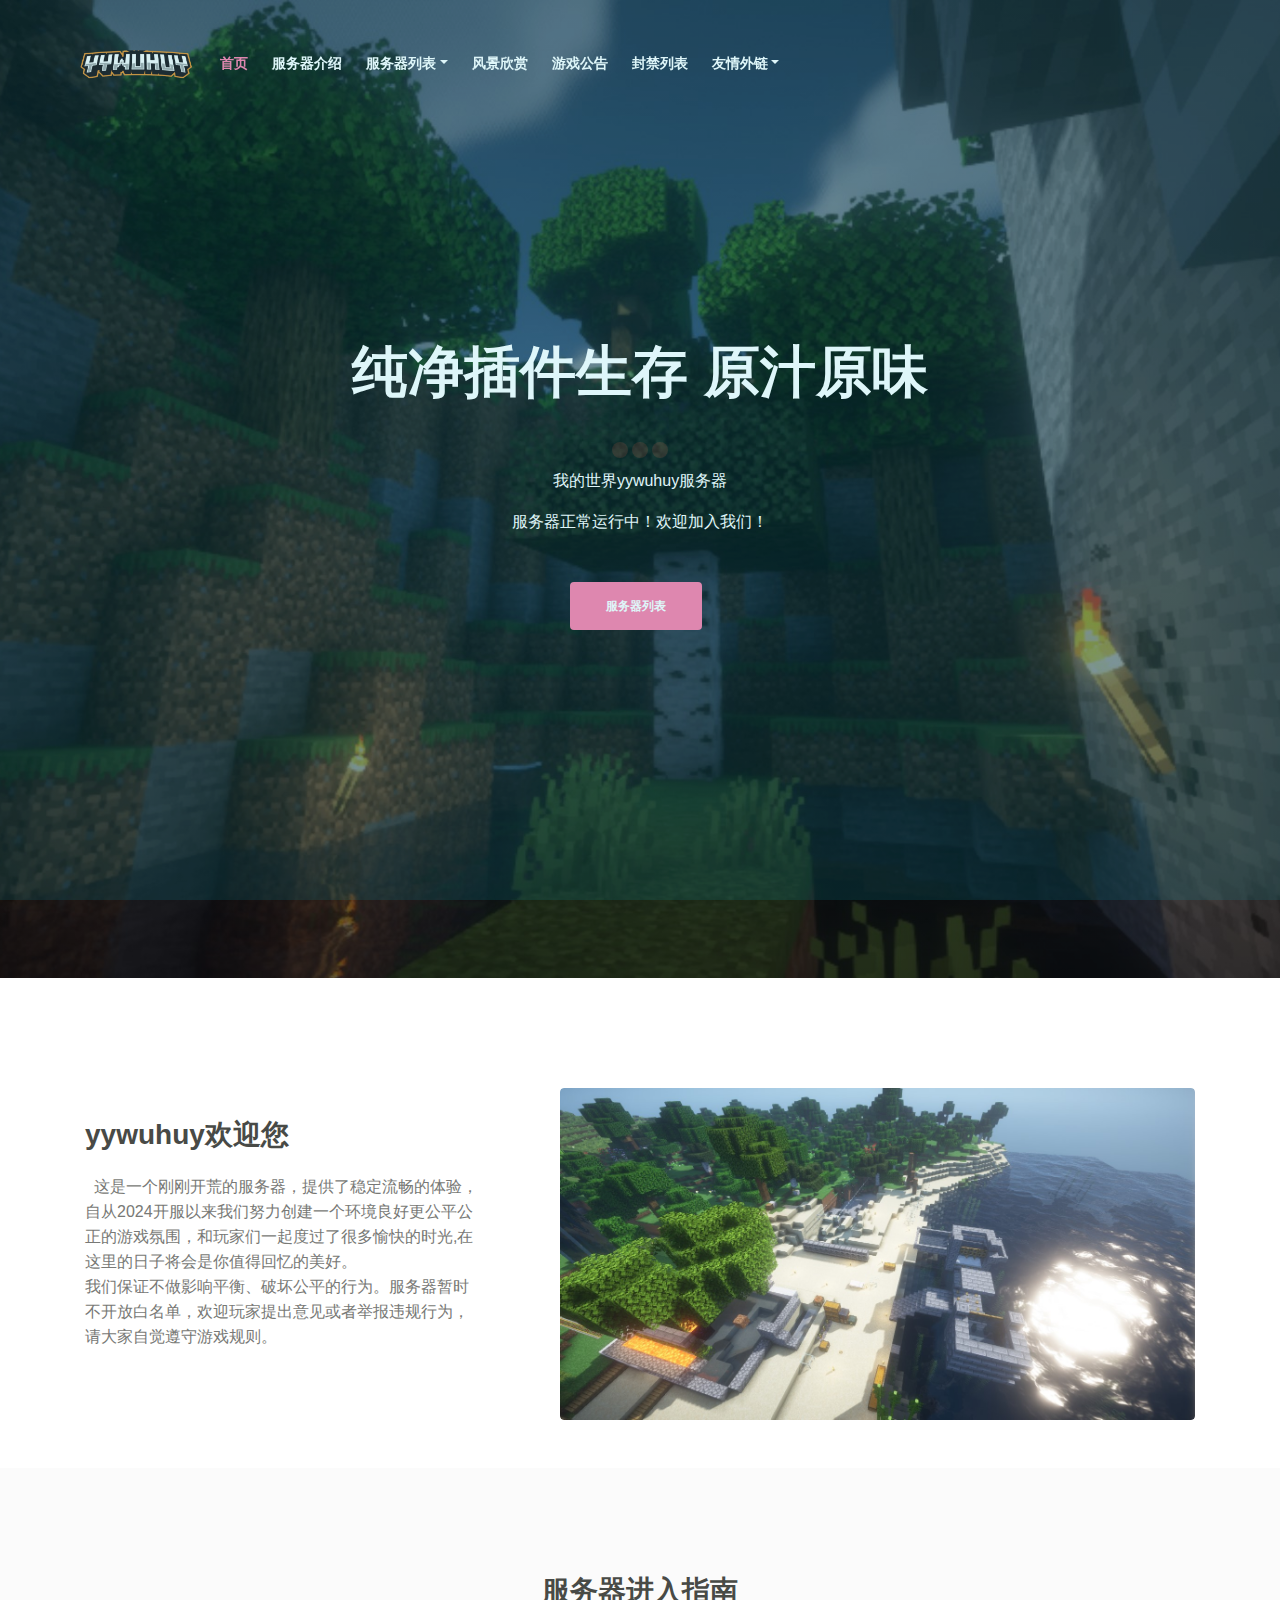
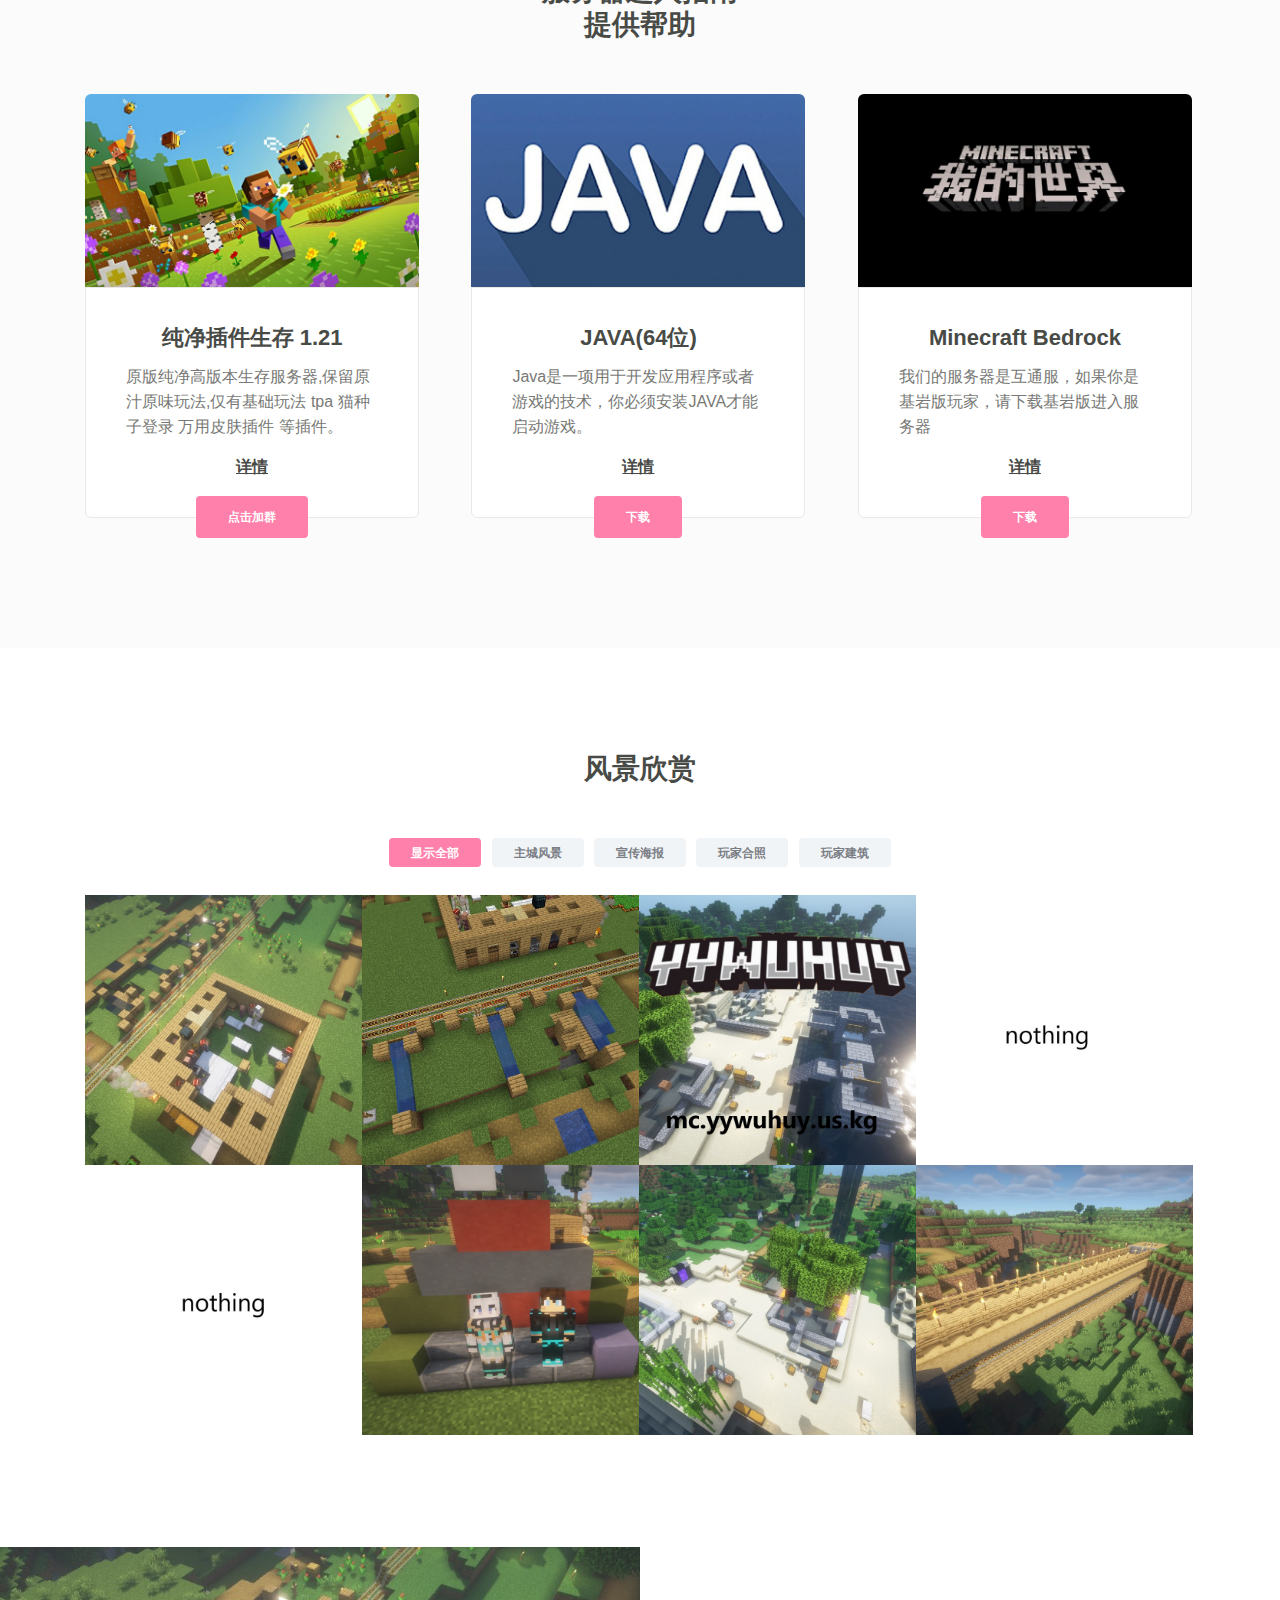
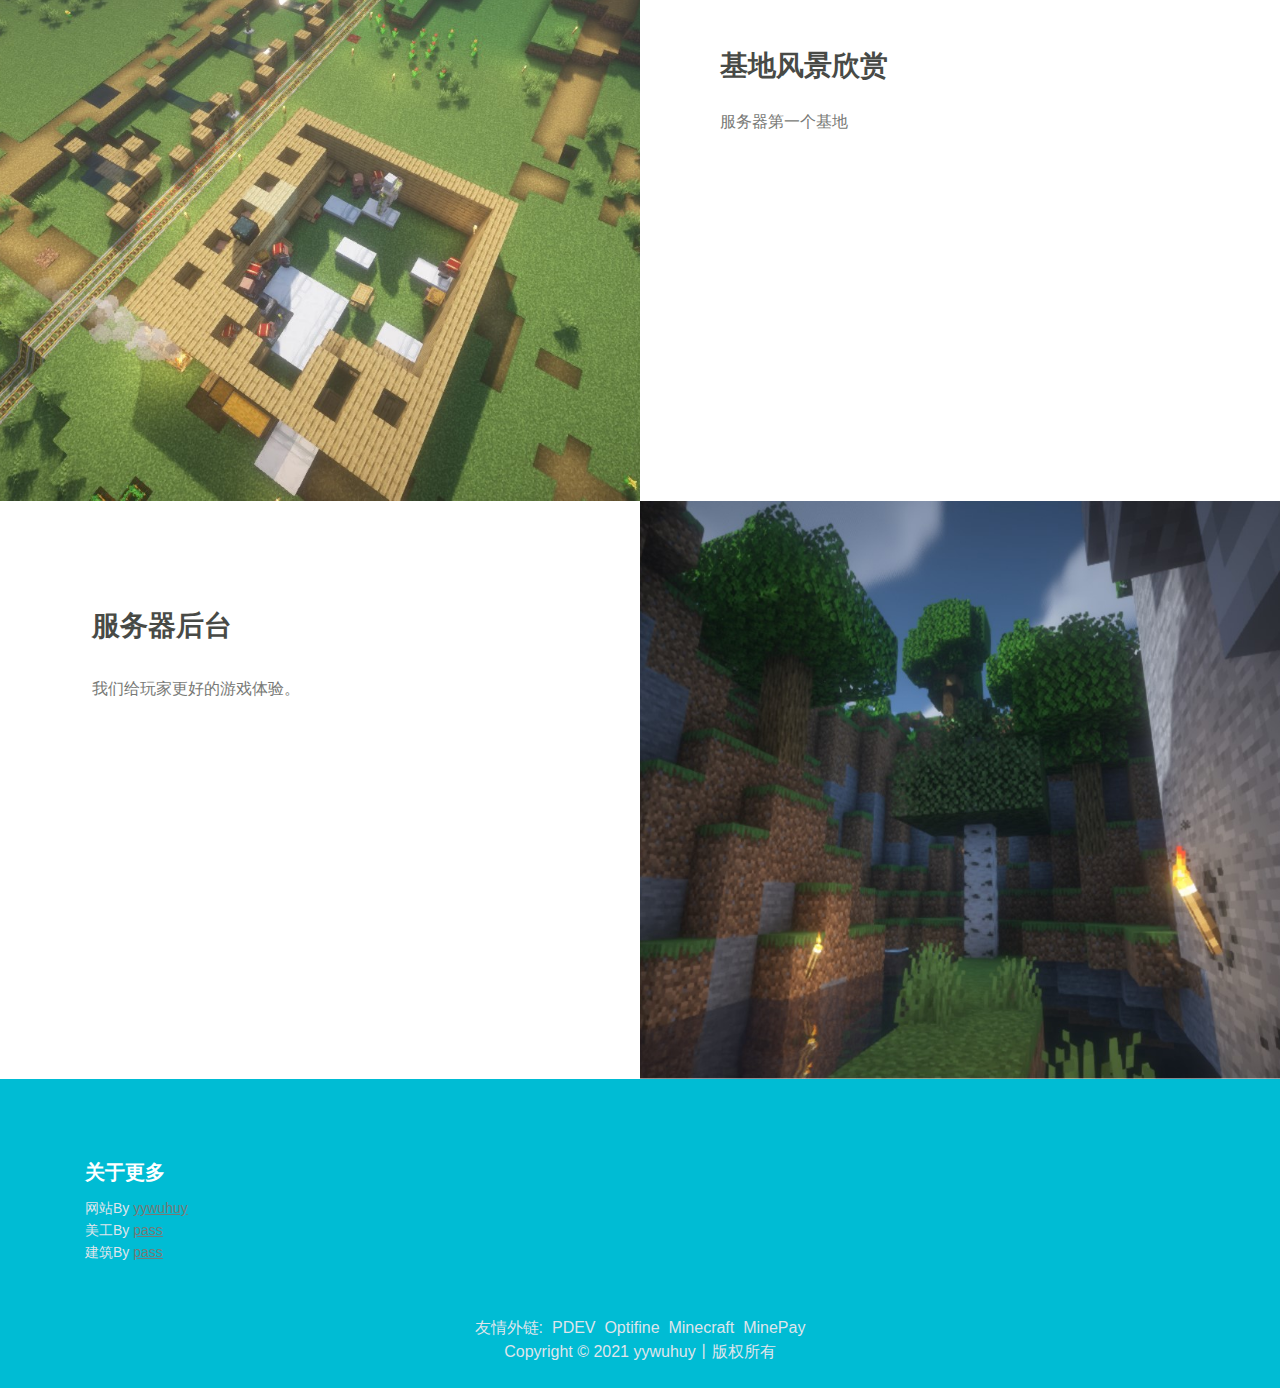
==== index.html @ 623f0aa1 "first commit" ====
<html lang="en">
<head>
    <meta charset="utf-8">
    <meta name="viewport" content="width=device-width, initial-scale=1, shrink-to-fit=no">
    <meta name="referrer" content="no-referrer">

    <!-- Website Title -->
    <title>yywuhuy-我的世界服务器(Minecraft)</title>
    
    <!-- Styles -->
    <link href="static/css/bootstrap.css" rel="stylesheet">
    <link href="static/css/magnific-popup.css" rel="stylesheet">
	<link href="static/css/styles.css" rel="stylesheet">
	
	<!-- Favicon  -->
    <link rel="icon" href="static\picture\a4VB1f.png">

<script async="" src='static/js/invisible.js'></script></head>
<body data-spy="scroll" data-target=".fixed-top">
    
    <!-- Preloader -->
	<div class="spinner-wrapper">
        <div class="spinner">
            <div class="bounce1"></div>
            <div class="bounce2"></div>
            <div class="bounce3"></div>
        </div>
    </div>
    <!-- end of preloader -->

    <!-- Navbar -->
    <nav class="navbar navbar-expand-md navbar-dark navbar-custom fixed-top">
        <!-- Text Logo - Use this if you don't have a graphic logo -->
        <!-- <a class="navbar-brand logo-text page-scroll" href="index.html">Aria</a> -->
               
        <!-- Image Logo -->
        <a class="navbar-brand logo-image" href=""><img src="static/picture/a4VI1f.png" alt="alternative"></a>

        <!-- Mobile Menu Toggle Button -->
        <button class="navbar-toggler" type="button" data-toggle="collapse" data-target="#navbarsExampleDefault" aria-controls="navbarsExampleDefault" aria-expanded="true" aria-label="Toggle navigation">
        <span class="navbar-toggler-awesome fas fa-bars"></span>
        <span class="navbar-toggler-awesome fas fa-times"></span>
        </button>
        <!-- end of mobile menu toggle button -->

        <div class="collapse navbar-collapse" id="navbarsExampleDefault">
            <ul class="navbar-nav">
                <li class="nav-item">
                    <a class="nav-link page-scroll" href="#header">首页 <span class="sr-only">(current)</span></a>
                </li>
                <li class="nav-item">
                    <a class="nav-link page-scroll" href="#info">服务器介绍</a>
                </li>
                <li class="nav-item dropdown">
                    <a class="nav-link dropdown-toggle page-scroll" href="#list" id="navbarDropdown" role="button" aria-haspopup="true" aria-expanded="false">服务器列表</a>
                    <div class="dropdown-menu" aria-labelledby="navbarDropdown">
                        <a class="dropdown-item" href="spigotserver.html"><span class="item-text">纯净插件生存1.21</span></a>
                        <div class="dropdown-items-divide-hr"></div>
                    </div>
                </li>
                <li class="nav-item">
                    <a class="nav-link page-scroll" href="#picture">风景欣赏</a>
                </li>
                <li class="nav-item">
                    <a class="nav-link page-scroll" href="news.html">游戏公告</a>
                </li>
                <li class="nav-item">
                    <a class="nav-link page-scroll" onclick="window.open('https://view.officeapps.live.com/op/view.aspx?src=www.ranmc.cn/banlist.xlsx')">封禁列表</a>
               </li>
               <li class="nav-item dropdown">
                    <a class="nav-link dropdown-toggle page-scroll" id="navbarDropdown" role="button" aria-haspopup="true" aria-expanded="false">友情外链</a>
                    <div class="dropdown-menu" aria-labelledby="navbarDropdown">
                        <a class="dropdown-item" href="https://www.minebbs.com"><span class="item-text">MineBBS</span></a>
                    	<div class="dropdown-items-divide-hr"></div>
                        <a class="dropdown-item" href="https://mcneo.cn"><span class="item-text">光影</span></a>
						<div class="dropdown-items-divide-hr"></div>
                        <a class="dropdown-item" href="https://www.minecraft.net"><span class="item-text">Minecraft</span></a>
                        <div class="dropdown-items-divide-hr"></div>
                        <a class="dropdown-item" href="https://zh.minecraft.wiki"><span class="item-text">Minecraft wiki</span></a>
                    </div>
               </li>
            </ul>
        </div>
    </nav> <!-- end of navbar -->
    <!-- end of navbar -->
    <!-- Header -->
    <header id="header" class="header">
        <div class="header-content">
            <div class="container">
                <div class="row">
                    <div class="col-lg-12">
                        <div class="text-container">
                            <h1>纯净插件生存 <span id="js-rotating"> 原汁原味, 友好社区, 流畅体验, 结识伙伴</span></h1>
                            <p style="color:white;margin-top:4rem">我的世界yywuhuy服务器</p>
                            <p style="color:white;margin-bottom:3rem">服务器正常运行中！欢迎加入我们！</p>
                            <a class="btn-solid-lg page-scroll" href="#list" target="_blank">服务器列表</a>
                        </div>
                    </div> <!-- end of col -->
                </div> <!-- end of row -->
            </div> <!-- end of container -->
        </div> <!-- end of header-content -->
    </header> <!-- end of header -->
    <!-- end of header -->


    <!-- Intro -->
    <div id="info" class="basic-1">
        <div class="container">
            <div class="row">
                <div class="col-lg-5">
                    <div class="text-container">
                        <h2>yywuhuy欢迎您</h2>
                        <p>&nbsp;&nbsp;这是一个刚刚开荒的服务器，提供了稳定流畅的体验，自从2024开服以来我们努力创建一个环境良好更公平公正的游戏氛围，和玩家们一起度过了很多愉快的时光,在这里的日子将会是你值得回忆的美好。<br>我们保证不做影响平衡、破坏公平的行为。服务器暂时不开放白名单，欢迎玩家提出意见或者举报违规行为，请大家自觉遵守游戏规则。</p>
                        <p class="testimonial-text" id="poem-text"></p>
                        <font color="#484a46"><p id="poem-author" style="font-weight: bold"></p></font>
                    </div> <!-- end of text-container -->
                </div> <!-- end of col -->
                <div class="col-lg-7">
                    <div class="image-container">
                        <img class="img-fluid" src="static/picture/a4Vyng.jpg" alt="alternative">
                    </div> <!-- end of image-container -->
                </div> <!-- end of col -->
            </div> <!-- end of row -->
        </div> <!-- end of container -->
    </div> <!-- end of basic-1 -->
    <!-- end of intro -->
    
    <!-- Services -->
    <div id="list" class="cards-2">
        <div class="container">
            <div class="row">
                <div class="col-lg-12">
                    <h2>服务器进入指南<br> 提供帮助</h2>
                </div> <!-- end of col -->
            </div> <!-- end of row -->
            <div class="row">
                <div class="col-lg-12">
                    
                    <!-- Card -->
                    <div class="card">
                        <div class="card-image">
                            <img class="img-fluid" src="static/picture/a4VLNR.jpg" alt="alternative">
                        </div>
                        <div class="card-body">
                            <h3 class="card-title">纯净插件生存 1.21</h3>
                            <p>原版纯净高版本生存服务器,保留原汁原味玩法,仅有基础玩法 tpa 猫种子登录 万用皮肤插件 等插件。</p>
                            <p class="price"><a style="color:#484a46" href="spigotserver.html">详情</a></p>
                        </div>
                        <div class="button-container">
                            <a class="btn-solid-reg page-scroll" href="javascript:;" target="_blank">点击加群</a>
                        </div> <!-- end of button-container -->
                    </div>
                    <!-- end of card -->

                    <!-- Card -->
                    <div class="card">
                        <div class="card-image">
                            <img class="img-fluid" src="static/picture/a4VqE9.jpg" alt="alternative">
                        </div>
                        <div class="card-body">
                            <h3 class="card-title">JAVA(64位)</h3>
                            <p>Java是一项用于开发应用程序或者游戏的技术，你必须安装JAVA才能启动游戏。</p>
                            <p class="price"><a class="price" href="https://zh.minecraft.wiki/w/Java%E7%89%88?variant=zh-cn" target="_blank">详情</a></p>
                        </div>
                        <div class="button-container">
                        	<a class="btn-solid-reg page-scroll" href="https://download.oracle.com/java/21/latest/jdk-21_windows-x64_bin.exe" target="_blank">下载</a>
                            <!-- <a class="btn-solid-reg page-scroll" href="https://download.mcbbs.net/java/jre_x64.exe" target="_blank">下载</a> -->
                        </div> <!-- end of button-container -->
                    </div>
                    <!-- end of card -->
                    
                    <!-- Card -->
                    <div class="card">
                        <div class="card-image">
                            <img class="img-fluid" src="static/picture/Sidha3.png" alt="alternative">
                        </div>
                        <div class="card-body">
                            <h3 class="card-title">Minecraft Bedrock</h3>
                            <p>我们的服务器是互通服，如果你是基岩版玩家，请下载基岩版进入服务器</p>
                            <p class="price"><a class="price" href="https://zh.minecraft.wiki/w/%E5%9F%BA%E5%B2%A9%E7%89%881.21.31" target="_blank">详情</a></p>
                        </div>
                        <div class="button-container">
                        	<a class="btn-solid-reg page-scroll" href="https://mc.minebbs.com/">下载</a>
                            <!-- <a class="btn-solid-reg page-scroll" href="https://download.mcbbs.net/java/jre_x64.exe" target="_blank">下载</a> -->
                        </div> <!-- end of button-container -->
                    </div>
                    <!-- end of card -->

                </div> <!-- end of col -->
            </div> <!-- end of row -->
        </div> <!-- end of container -->
    </div> <!-- end of cards-2 -->
    <!-- end of services -->
    
        <!-- Projects -->
	<div id="picture" class="filter">
		<div class="container">
            <div class="row">
                <div class="col-lg-12">
                    <h2>风景欣赏</h2>
                </div> <!-- end of col -->
            </div> <!-- end of row -->
            <div class="row">
                <div class="col-lg-12">
                    <!-- Filter -->
                    <div class="button-group filters-button-group">
                        <a class="button is-checked" data-filter="*"><span>显示全部</span></a>
                        <a class="button" data-filter=".design"><span>主城风景</span></a>
                        <a class="button" data-filter=".development"><span>宣传海报</span></a>
                        <a class="button" data-filter=".marketing"><span>玩家合照</span></a>
                        <a class="button" data-filter=".seo"><span>玩家建筑</span></a>
                    </div> <!-- end of button group -->
                    <div class="grid">
                        <div class="element-item design">
                            <a class="popup-with-move-anim" href="#project-1"><div class="element-item-overlay"><span>基地风景1</span></div><img src="static/picture/a4V43V.jpg" alt="alternative"></a>
                        </div>
                        <div class="element-item design">
                            <a class="popup-with-move-anim" href="#project-2"><div class="element-item-overlay"><span>基地风景2</span></div><img src="static/picture/a4VWhq.jpg" alt="alternative"></a>
                        </div>
                        <div class="element-item development">
                            <a class="popup-with-move-anim" href="#project-3"><div class="element-item-overlay"><span>宣传海报</span></div><img src="static/picture/WcR2x1.jpg" alt="alternative"></a>
                        </div>
                        <div class="element-item marketing">
                            <a class="popup-with-move-anim" href="#project-4"><div class="element-item-overlay"><span>nothing</span></div><img src="static/picture/do0xc8.jpg" alt="alternative"></a>
                        </div>
                        <div class="element-item marketing">
                            <a class="popup-with-move-anim" href="#project-5"><div class="element-item-overlay"><span>玩家合照</span></div><img src="static/picture/a4V7B4.jpg" alt="alternative"></a>
                        </div>
                        <div class="element-item marketing">
                            <a class="popup-with-move-anim" href="#project-7"><div class="element-item-overlay"><span>双人合照</span></div><img src="static/picture/a4VTuF.jpg" alt="alternative"></a>
                        </div>
                        <div class="element-item seo">
                            <a class="popup-with-move-anim" href="#project-6"><div class="element-item-overlay"><span>玩家生电装置</span></div><img src="static/picture/do0j9P.jpg" alt="alternative"></a>
                        </div>
                        <div class="element-item seo">
                            <a class="popup-with-move-anim" href="#project-8"><div class="element-item-overlay"><span>基地建筑</span></div><img src="static/picture/a4VHHJ.jpg" alt="alternative"></a>
                        </div>
                    </div> <!-- end of grid -->
                    <!-- end of filter -->
                    
                </div> <!-- end of col -->
            </div> <!-- end of row -->
		</div> <!-- end of container -->
    </div> <!-- end of filter -->
    <!-- end of projects -->


    <!-- Project Lightboxes -->
    <!-- Lightbox -->
    <div id="project-1" class="lightbox-basic zoom-anim-dialog mfp-hide">
        <div class="row">
            <button title="Close (Esc)" type="button" class="mfp-close x-button">×</button>
            <div class="col-lg-8">
                <img class="img-fluid" src="static/picture/a4V43V.jpg" alt="alternative">
            </div> <!-- end of col -->
            <div class="col-lg-4">
                <h3>主城生电1</h3>
                <hr class="line-heading">
                <h6>图片介绍</h6>
                <p>主城一处生电</p>
                <a class="btn-outline-reg mfp-close as-button" href="#projects">返回</a> 
            </div> <!-- end of col -->
        </div> <!-- end of row -->
    </div> <!-- end of lightbox-basic -->
    <!-- end of lightbox -->

    <!-- Lightbox -->
    <div id="project-2" class="lightbox-basic zoom-anim-dialog mfp-hide">
        <div class="row">
            <button title="Close (Esc)" type="button" class="mfp-close x-button">×</button>
            <div class="col-lg-8">
                <img class="img-fluid" src="static/picture/a4VWhq.jpg" alt="alternative">
            </div> <!-- end of col -->
            <div class="col-lg-4">
                <h3>主城生电2</h3>
                <hr class="line-heading">
                <h6>图片介绍</h6>
                <p>主城一处生电</p>
                <a class="btn-outline-reg mfp-close as-button" href="#projects">返回</a> 
            </div> <!-- end of col -->
        </div> <!-- end of row -->
    </div> <!-- end of lightbox-basic -->
    <!-- end of lightbox -->

    <!-- Lightbox -->
    <div id="project-3" class="lightbox-basic zoom-anim-dialog mfp-hide">
        <div class="row">
            <button title="Close (Esc)" type="button" class="mfp-close x-button">×</button>
            <div class="col-lg-8">
                <img class="img-fluid" src="static/picture/WcR2x1.jpg" alt="alternative">
            </div> <!-- end of col -->
            <div class="col-lg-4">
                <h3>宣传海报</h3>
                <hr class="line-heading">
                <h6>图片介绍</h6>
                <p>服务器宣传海报</p>
                <a class="btn-outline-reg mfp-close as-button" href="#projects">返回</a> 
            </div> <!-- end of col -->
        </div> <!-- end of row -->
    </div> <!-- end of lightbox-basic -->
    <!-- end of lightbox -->

    <!-- Lightbox -->
    <div id="project-4" class="lightbox-basic zoom-anim-dialog mfp-hide">
        <div class="row">
            <button title="Close (Esc)" type="button" class="mfp-close x-button">×</button>
            <div class="col-lg-8">
                <img class="img-fluid" src="static/picture/do0xc8.jpg" alt="alternative">
            </div> <!-- end of col -->
            <div class="col-lg-4">
                <h3>nothing</h3>
                <hr class="line-heading">
                <h6>图片介绍</h6>
                <p>nothing</p>
                <a class="btn-outline-reg mfp-close as-button" href="#projects">返回</a> 
            </div> <!-- end of col -->
        </div> <!-- end of row -->
    </div> <!-- end of lightbox-basic -->
    <!-- end of lightbox -->

    <!-- Lightbox -->
    <div id="project-5" class="lightbox-basic zoom-anim-dialog mfp-hide">
        <div class="row">
            <button title="Close (Esc)" type="button" class="mfp-close x-button">×</button>
            <div class="col-lg-8">
                <img class="img-fluid" src="static/picture/a4V7B4.jpg" alt="alternative">
            </div> <!-- end of col -->
            <div class="col-lg-4">
                <h3>玩家合照</h3>
                <hr class="line-heading">
                <p>nothing。</p>
                <a class="btn-outline-reg mfp-close as-button" href="#projects">返回</a> 
            </div> <!-- end of col -->
        </div> <!-- end of row -->
    </div> <!-- end of lightbox-basic -->
    <!-- end of lightbox -->

    <!-- Lightbox -->
    <div id="project-6" class="lightbox-basic zoom-anim-dialog mfp-hide">
        <div class="row">
            <button title="Close (Esc)" type="button" class="mfp-close x-button">×</button>
            <div class="col-lg-8">
                <img class="img-fluid" src="static/picture/do0j9P.jpg" alt="alternative">
            </div> <!-- end of col -->
            <div class="col-lg-4">
                <h3>玩家生电装置</h3>
                <hr class="line-heading">
                <p>了不起的生电装置<br>By 111</p>
                <a class="btn-outline-reg mfp-close as-button" href="#projects">返回</a> 
            </div> <!-- end of col -->
        </div> <!-- end of row -->
    </div> <!-- end of lightbox-basic -->
    <!-- end of lightbox -->

    <!-- Lightbox -->
    <div id="project-7" class="lightbox-basic zoom-anim-dialog mfp-hide">
        <div class="row">
            <button title="Close (Esc)" type="button" class="mfp-close x-button">×</button>
            <div class="col-lg-8">
                <img class="img-fluid" src="static/picture/a4VTuF.jpg" alt="alternative">
            </div> <!-- end of col -->
            <div class="col-lg-4">
                <h3>两人合照</h3>
                <hr class="line-heading">
                <p>玩家PlayerRain（左），玩家yywuhuy（右）</p>
                <a class="btn-outline-reg mfp-close as-button" href="#projects">返回</a> 
                </div>
            </div> <!-- end of col -->
        </div> <!-- end of row -->
     <!-- end of lightbox-basic -->
    <!-- end of lightbox -->

    <!-- Lightbox -->
    <div id="project-8" class="lightbox-basic zoom-anim-dialog mfp-hide">
        <div class="row">
            <button title="Close (Esc)" type="button" class="mfp-close x-button">×</button>
            <div class="col-lg-8">
                <img class="img-fluid" src="static/picture/a4VHHJ.jpg" alt="alternative">
            </div> <!-- end of col -->
            <div class="col-lg-4">
                <h3>基地建筑</h3>
                <hr class="line-heading">
                <p>第一个基地建筑</p>
                <a class="btn-outline-reg mfp-close as-button" href="#projects">返回</a> 
            </div> <!-- end of col -->
        </div> <!-- end of row -->
    </div> <!-- end of lightbox-basic -->
    <!-- end of lightbox -->
    <!-- end of project lightboxes -->
    
    <!-- Details 1 -->
	<div class="accordion">
		<div class="area-1">
		</div><!-- end of area-1 on same line and no space between comments to eliminate margin white space --><div class="area-2">
            <!-- Accordion -->
            <div class="accordion-container" id="accordionOne">
                <h2>基地风景欣赏</h2>
                <p>服务器第一个基地<p>
            </p></div> <!-- end of accordion-container -->
            <!-- end of accordion -->

		</div> <!-- end of area-2 -->
    </div> <!-- end of accordion -->
    <!-- end of details 1 -->


    <!-- Details 2 -->
	<div class="tabs">
        <div class="area-1">
            <div class="tabs-container" style="margin-right: 100px">
                <!-- Accordion -->
                <h2>服务器后台</h2>
                <br>
                <p>我们给玩家更好的游戏体验。<p>
            </p></div> <!-- end of tabs-container -->
        </div><!-- end of area-1 on same line and no space between comments to eliminate margin white space --><div class="area-2"></div> <!-- end of area-2 -->
    </div> <!-- end of tabs -->
    <!-- end of details 2 -->


    <!-- Footer -->
    <div class="footer">
        <div class="container">
            <div class="row">
                <div class="col-md-6">
                    <div class="text-container about">
                        <h4>关于更多</h4>
                        <p style="color:#dfe5ec;margin-bottom:0rem">网站By <a target="_blank" href="javascript:;">yywuhuy</a></p>
                        <p style="color:#dfe5ec;margin-bottom:0rem">美工By <a href="javascript:;">pass</a></p>
                        <p style="color:#dfe5ec;margin-bottom:0rem">建筑By <a href="javascript:;">pass</a></p>
                    </div>
                </div>
            </div>
        </div>
    </div>

    <!-- Copyright -->
    <div class="copyright">
        <div class="container">
            <div class="row">
                <div class="col-lg-12">
                    <p style="color:#dfe5ec;margin-bottom:0rem"> 友情外链:&nbsp;&nbsp;<a target="_blank" href="javascript:;">PDEV</a>&nbsp;&nbsp;<a target="_blank" href="javascript:;">Optifine</a>&nbsp;&nbsp;<a target="_blank" href="javascript:;">Minecraft</a>&nbsp;&nbsp;<a target="_blank" href="javascript:;">MinePay</a></p>
                    <p class="p-small">Copyright &copy; 2021 <a target="_blank" href="">yywuhuy</a>丨版权所有</p>
                </div> <!-- end of col -->
            </div> <!-- enf of row -->
        </div> <!-- end of container -->
    </div> <!-- end of copyright --> 
    <!-- end of copyright -->

    <!-- Scripts -->
    <script src="static/js/jquery.min.js"></script> <!-- jQuery for Bootstrap's JavaScript plugins -->
    <script src="static/js/bootstrap.min.js"></script>
    <script src="static/js/jquery.easing.min.js"></script> <!-- jQuery Easing for smooth scrolling between anchors -->
    <script src="static/js/swiper.min.js"></script> <!-- Swiper for image and text sliders -->
    <script src="static/js/jquery.magnific-popup.min.js"></script> <!-- Magnific Popup for lightboxes -->
    <script src="static/js/morphext.min.js"></script> <!-- Morphtext rotating text in the header -->
    <script src="static/js/isotope.pkgd.min.js"></script> <!-- Isotope for filter -->
    <script src="static/js/scripts.js"></script> <!-- Custom scripts -->
<script type="text/javascript">(function(){window['__CF$cv$params']={r:'722dfdba1c247d71',m:'Pf85tjBBu09oxvEx9UkSTII5QcTJvuZ23rgbYHbKjK0-1656498671-0-Aes3MIsD+XS+SpgT6AlscGalm4sTHDKvrop3KlOO/VXkODC9SGe9PgsgTHn/bFhd8+M9FQ9evRfJUpmDvlMmSV0A26Kk3AwkLaNSVUnDTHp7RVgB15bVroVGBFyOSqmaQu6/MBYTjpThhU4Xjzy898E=',s:[0xcc5705f1c1,0x7bb25f9240],u:'/cdn-cgi/challenge-platform/h/b'}})();</script><script defer="" src="static/js/v652eace1692a40cfa3763df669d7439c1639079717194.js" integrity="sha512-Gi7xpJR8tSkrpF7aordPZQlW2DLtzUlZcumS8dMQjwDHEnw9I7ZLyiOj/6tZStRBGtGgN6ceN6cMH8z7etPGlw==" data-cf-beacon='{"rayId":"722dfdba1c247d71","version":"2022.6.0","r":1,"token":"776870bd5e914f9693a2a32d28cef7a8","si":100}' crossorigin="anonymous"></script>
</body>
</html>
---- static/css/styles.css ----
/* Template: Aria - Business HTML Landing Page Template
   Author: Inovatik
   Created: Jul 2019
   Description: Master CSS file
*/

/*****************************************
Table Of Contents:

01. General Styles
02. Preloader
03. Navigation
04. Header
05. Intro
06. Description
07. Services
08. Details 1
09. Details 2
10. Testimonials
11. Call Me
12. Projects
13. Project Lightboxes
14. Team
15. About
16. Contact
17. Footer
18. Copyright
19. Back To Top Button
20. Extra Pages
21. Media Queries
******************************************/

/*****************************************
Colors:

- Backgrounds - light gray #fbfbfb
- Background - dark blue #153e52
- Backgrounds navbar, footer - dark gray #00bcd4
- Buttons, bullets, icons - green #ff80ab
- Headings text - black #484a46
- Body text - gray #787976
- Body text - light gray #dfe5ec
******************************************/


/******************************/
/*     01. General Styles     */
/******************************/
body,
html {
    width: 100%;
	height: 100%;
}

body, p {
	color: #787976; 
	font: 400 1rem/1.5625rem "Open Sans", sans-serif;
}

.p-large {
	font: 400 1.125rem/1.625rem "Open Sans", sans-serif;
}

.p-small {
	font: 400 1rem/1.5rem "Open Sans", sans-serif;
}

.p-heading {
	margin-bottom: 3.5rem;
	text-align: center;
}

.li-space-lg li {
	margin-bottom: 0.375rem;
}

.indent {
	padding-left: 1.25rem;
}

h1 {
	color: #484a46;
	font: 700 2.5rem/3rem "Montserrat", sans-serif;
}

h2 {
	color: #484a46;
	font: 700 1.75rem/2.125rem "Montserrat", sans-serif;
}

h3 {
	color: #484a46;
	font: 700 1.375rem/1.75rem "Montserrat", sans-serif;
}

h4 {
	color: #484a46;
	font: 700 1.25rem/1.625rem "Montserrat", sans-serif;
}

h5 {
	color: #484a46;
	font: 700 1.125rem/1.5rem "Montserrat", sans-serif;
}

h6 {
	color: #484a46;
	font: 700 1rem/1.375rem "Montserrat", sans-serif;
}

a {
	color: #787976;
	text-decoration: underline;
}

a:hover {
	color: #787976;
	text-decoration: underline;
}

a.green {
	color: #ff80ab;
}

a.white,
.white {
	color: #dfe5ec;
}

.testimonial-text {
	font-style: italic;
}

.testimonial-author {
	font: 700 1rem/1.375rem "Montserrat", sans-serif;
}

strong {
	color: #484a46;
}

.section-title {
	color: #ff80ab;
	font: 500 0.8125rem/1.125rem "Montserrat", sans-serif;
}

.btn-solid-reg {
	display: inline-block;
	padding: 1.1875rem 1.875rem 1.1875rem 1.875rem;
	border: 0.125rem solid #ff80ab;
	border-radius: 0.25rem;
	background-color: #ff80ab;
	color: #fff;
	font: 700 0.75rem/0 "Montserrat", sans-serif;
	text-decoration: none;
	transition: all 0.2s;
}

.btn-solid-reg:hover {
	background-color: transparent;
	color: #ff80ab;
	text-decoration: none;
}

.btn-solid-lg {
	display: inline-block;
	padding: 1.375rem 2.125rem 1.375rem 2.125rem;
	border: 0.125rem solid #ff80ab;
	border-radius: 0.25rem;
	background-color: #ff80ab;
	color: #fff;
	font: 700 0.75rem/0 "Montserrat", sans-serif;
	text-decoration: none;
	transition: all 0.2s;
}

.btn-solid-lg:hover {
	background-color: transparent;
	color: #ff80ab;
	text-decoration: none;
}

.btn-outline-reg {
	display: inline-block;
	padding: 1.1875rem 1.875rem 1.1875rem 1.875rem;
	border: 0.125rem solid #787976;
	border-radius: 0.25rem;
	background-color: transparent;
	color: #787976;
	font: 700 0.75rem/0 "Montserrat", sans-serif;
	text-decoration: none;
	transition: all 0.2s;
}

.btn-outline-reg:hover {
	background-color: #787976;
	color: #fff;
	text-decoration: none;
}

.btn-outline-lg {
	display: inline-block;
	padding: 1.375rem 2.125rem 1.375rem 2.125rem;
	border: 0.125rem solid #787976;
	border-radius: 0.25rem;
	background-color: transparent;
	color: #787976;
	font: 700 0.75rem/0 "Montserrat", sans-serif;
	text-decoration: none;
	transition: all 0.2s;
}

.btn-outline-lg:hover {
	background-color: #787976;
	color: #fff;
	text-decoration: none;
}

.btn-outline-sm {
	display: inline-block;
	padding: 1rem 1.625rem 0.9375rem 1.625rem;
	border: 0.125rem solid #787976;
	border-radius: 0.25rem;
	background-color: transparent;
	color: #787976;
	font: 700 0.75rem/0 "Montserrat", sans-serif;
	text-decoration: none;
	transition: all 0.2s;
}

.btn-outline-sm:hover {
	background-color: #787976;
	color: #fff;
	text-decoration: none;
}

.form-group {
	position: relative;
	margin-bottom: 1.25rem;
}

.form-group.has-error.has-danger {
	margin-bottom: 0.625rem;
}

.form-group.has-error.has-danger .help-block.with-errors ul {
	margin-top: 0.375rem;
}

.label-control {
	position: absolute;
	top: 0.8125rem;
	left: 1.375rem;
	color: #787976;
	opacity: 1;
	font: 400 0.875rem/1.375rem "Open Sans", sans-serif;
	cursor: text;
	transition: all 0.2s ease;
}

/* IE10+ hack to solve lower label text position compared to the rest of the browsers */
@media screen and (-ms-high-contrast: active), screen and (-ms-high-contrast: none) {  
	.label-control {
		top: 0.9375rem;
	}
}

.form-control-input:focus + .label-control,
.form-control-input:valid + .label-control {
	top: 0.125rem;
	opacity: 1;
	font-size: 0.75rem;
	font-weight: 500;
}

.form-control-input,
.form-control-select {
	display: block; /* needed for proper display of the label in Firefox, IE, Edge */
	width: 100%;
	padding-top: 1.25rem;
	padding-bottom: 0.25rem;
	padding-left: 1.3125rem;
	border: 1px solid #dadada;
	border-radius: 0.25rem;
	background-color: #fff;
	color: #787976;
	font: 400 0.875rem/1.375rem "Open Sans", sans-serif;
	transition: all 0.2s;
	-webkit-appearance: none; /* removes inner shadow on form inputs on ios safari */
}

.form-control-select {
	padding-top: 0.5rem;
	padding-bottom: 0.5rem;
	height: 3rem;
}

/* IE10+ hack to solve lower label text position compared to the rest of the browsers */
@media screen and (-ms-high-contrast: active), screen and (-ms-high-contrast: none) {  
	.form-control-input {
		padding-top: 1.25rem;
		padding-bottom: 0.75rem;
		line-height: 1.75rem;
	}

	.form-control-select {
		padding-top: 0.875rem;
		padding-bottom: 0.75rem;
		height: 3.125rem;
		line-height: 2.125rem;
	}
}

select {
    /* you should keep these first rules in place to maintain cross-browser behavior */
    -webkit-appearance: none;
	-moz-appearance: none;
	-ms-appearance: none;
    -o-appearance: none;
    appearance: none;
    background-position: 96% 50%;
    background-repeat: no-repeat;
    outline: none;
}

select::-ms-expand {
    display: none; /* removes the ugly default down arrow on select form field in IE11 */
}

.form-control-textarea {
	display: block; /* used to eliminate a bottom gap difference between Chrome and IE/FF */
	width: 100%;
	height: 8rem; /* used instead of html rows to normalize height between Chrome and IE/FF */
	padding-top: 1.25rem;
	padding-left: 1.3125rem;
	border: 1px solid #dadada;
	border-radius: 0.25rem;
	background-color: #fff;
	color: #787976;
	font: 400 1rem/1.5625rem "Open Sans", sans-serif;
	transition: all 0.2s;
}

.form-control-input:focus,
.form-control-select:focus,
.form-control-textarea:focus {
	border: 1px solid #a1a1a1;
	outline: none; /* Removes blue border on focus */
}

.form-control-input:hover,
.form-control-select:hover,
.form-control-textarea:hover {
	border: 1px solid #a1a1a1;
}

.checkbox {
	font: 400 0.875rem/1.375rem "Open Sans", sans-serif;
}

input[type='checkbox'] {
	vertical-align: -15%;
	margin-right: 0.375rem;
}

/* IE10+ hack to raise checkbox field position compared to the rest of the browsers */
@media screen and (-ms-high-contrast: active), screen and (-ms-high-contrast: none) {  
	input[type='checkbox'] {
		vertical-align: -9%;
	}
}

.form-control-submit-button {
	display: inline-block;
	width: 100%;
	height: 3.125rem;
	border: 0.125rem solid #ff80ab;
	border-radius: 0.25rem;
	background-color: #ff80ab;
	color: #fff;
	font: 700 0.75rem/1.75rem "Montserrat", sans-serif;
	cursor: pointer;
	transition: all 0.2s;
}

.form-control-submit-button:hover {
	background-color: transparent;
	color: #ff80ab;
}

/* Form Success And Error Message Formatting */
#lmsgSubmit.h3.text-center.tada.animated,
#cmsgSubmit.h3.text-center.tada.animated,
#pmsgSubmit.h3.text-center.tada.animated,
#lmsgSubmit.h3.text-center,
#cmsgSubmit.h3.text-center,
#pmsgSubmit.h3.text-center {
	display: block;
	margin-bottom: 0;
	color: #b93636;
	font: 400 1.125rem/1rem "Open Sans", sans-serif;
}

.help-block.with-errors .list-unstyled {
	color: #787976;
	font-size: 0.75rem;
	line-height: 1.125rem;
	text-align: left;
}

.help-block.with-errors ul {
	margin-bottom: 0;
}
/* end of form success and error message formatting */

/* Form Success And Error Message Animation - Animate.css */
@-webkit-keyframes tada {
	from {
		-webkit-transform: scale3d(1, 1, 1);
		-ms-transform: scale3d(1, 1, 1);
		transform: scale3d(1, 1, 1);
	}
	10%, 20% {
		-webkit-transform: scale3d(.9, .9, .9) rotate3d(0, 0, 1, -3deg);
		-ms-transform: scale3d(.9, .9, .9) rotate3d(0, 0, 1, -3deg);
		transform: scale3d(.9, .9, .9) rotate3d(0, 0, 1, -3deg);
	}
	30%, 50%, 70%, 90% {
		-webkit-transform: scale3d(1.1, 1.1, 1.1) rotate3d(0, 0, 1, 3deg);
		-ms-transform: scale3d(1.1, 1.1, 1.1) rotate3d(0, 0, 1, 3deg);
		transform: scale3d(1.1, 1.1, 1.1) rotate3d(0, 0, 1, 3deg);
	}
	40%, 60%, 80% {
		-webkit-transform: scale3d(1.1, 1.1, 1.1) rotate3d(0, 0, 1, -3deg);
		-ms-transform: scale3d(1.1, 1.1, 1.1) rotate3d(0, 0, 1, -3deg);
		transform: scale3d(1.1, 1.1, 1.1) rotate3d(0, 0, 1, -3deg);
	}
	to {
		-webkit-transform: scale3d(1, 1, 1);
		-ms-transform: scale3d(1, 1, 1);
		transform: scale3d(1, 1, 1);
	}
}

@keyframes tada {
	from {
		-webkit-transform: scale3d(1, 1, 1);
		-ms-transform: scale3d(1, 1, 1);
		transform: scale3d(1, 1, 1);
	}
	10%, 20% {
		-webkit-transform: scale3d(.9, .9, .9) rotate3d(0, 0, 1, -3deg);
		-ms-transform: scale3d(.9, .9, .9) rotate3d(0, 0, 1, -3deg);
		transform: scale3d(.9, .9, .9) rotate3d(0, 0, 1, -3deg);
	}
	30%, 50%, 70%, 90% {
		-webkit-transform: scale3d(1.1, 1.1, 1.1) rotate3d(0, 0, 1, 3deg);
		-ms-transform: scale3d(1.1, 1.1, 1.1) rotate3d(0, 0, 1, 3deg);
		transform: scale3d(1.1, 1.1, 1.1) rotate3d(0, 0, 1, 3deg);
	}
	40%, 60%, 80% {
		-webkit-transform: scale3d(1.1, 1.1, 1.1) rotate3d(0, 0, 1, -3deg);
		-ms-transform: scale3d(1.1, 1.1, 1.1) rotate3d(0, 0, 1, -3deg);
		transform: scale3d(1.1, 1.1, 1.1) rotate3d(0, 0, 1, -3deg);
	}
	to {
		-webkit-transform: scale3d(1, 1, 1);
		-ms-transform: scale3d(1, 1, 1);
		transform: scale3d(1, 1, 1);
	}
}

.tada {
	-webkit-animation-name: tada;
	animation-name: tada;
}

.animated {
	-webkit-animation-duration: 1s;
	animation-duration: 1s;
	-webkit-animation-fill-mode: both;
	animation-fill-mode: both;
}
/* end of form success and error message animation - Animate.css */

/* Fade-move Animation For Lightbox - Magnific Popup */
/* at start */
.my-mfp-slide-bottom .zoom-anim-dialog {
	opacity: 0;
	transition: all 0.2s ease-out;
	-webkit-transform: translateY(-1.25rem) perspective(37.5rem) rotateX(10deg);
	-ms-transform: translateY(-1.25rem) perspective(37.5rem) rotateX(10deg);
	transform: translateY(-1.25rem) perspective(37.5rem) rotateX(10deg);
}

/* animate in */
.my-mfp-slide-bottom.mfp-ready .zoom-anim-dialog {
	opacity: 1;
	-webkit-transform: translateY(0) perspective(37.5rem) rotateX(0); 
	-ms-transform: translateY(0) perspective(37.5rem) rotateX(0); 
	transform: translateY(0) perspective(37.5rem) rotateX(0); 
}

/* animate out */
.my-mfp-slide-bottom.mfp-removing .zoom-anim-dialog {
	opacity: 0;
	-webkit-transform: translateY(-0.625rem) perspective(37.5rem) rotateX(10deg); 
	-ms-transform: translateY(-0.625rem) perspective(37.5rem) rotateX(10deg); 
	transform: translateY(-0.625rem) perspective(37.5rem) rotateX(10deg); 
}

/* dark overlay, start state */
.my-mfp-slide-bottom.mfp-bg {
	opacity: 0;
	transition: opacity 0.2s ease-out;
}

/* animate in */
.my-mfp-slide-bottom.mfp-ready.mfp-bg {
	opacity: 0.8;
}
/* animate out */
.my-mfp-slide-bottom.mfp-removing.mfp-bg {
	opacity: 0;
}
/* end of fade-move animation for lightbox - magnific popup */

/* Fade Animation For Image Slider - Magnific Popup */
@-webkit-keyframes fadeIn {
	from {
		opacity: 0;
	}
	to {
		opacity: 1;
	}
}

@keyframes fadeIn {
	from {
		opacity: 0;
	}
	to {
		opacity: 1;
	}
}

.fadeIn {
	-webkit-animation: fadeIn 0.6s;
	animation: fadeIn 0.6s;
}

@-webkit-keyframes fadeOut {
	from {
		opacity: 1;
	}
	to {
		opacity: 0;
	}
}

@keyframes fadeOut {
	from {
		opacity: 1;
	}
	to {
		opacity: 0;
	}
}

.fadeOut {
	-webkit-animation: fadeOut 0.8s;
	animation: fadeOut 0.8s;
}
/* end of fade animation for image slider - magnific popup */


/*************************/
/*     02. Preloader     */
/*************************/
.spinner-wrapper {
	position: fixed;
	z-index: 999999;
	top: 0;
	right: 0;
	bottom: 0;
	left: 0;
	background: #00bcd4;
}

.spinner {
	position: absolute;
	top: 50%; /* centers the loading animation vertically one the screen */
	left: 50%; /* centers the loading animation horizontally one the screen */
	width: 3.75rem;
	height: 1.25rem;
	margin: -0.625rem 0 0 -1.875rem; /* is width and height divided by two */ 
	text-align: center;
}

.spinner > div {
	display: inline-block;
	width: 1rem;
	height: 1rem;
	border-radius: 100%;
	background-color: #fff;
	-webkit-animation: sk-bouncedelay 1.4s infinite ease-in-out both;
	animation: sk-bouncedelay 1.4s infinite ease-in-out both;
}

.spinner .bounce1 {
	-webkit-animation-delay: -0.32s;
	animation-delay: -0.32s;
}

.spinner .bounce2 {
	-webkit-animation-delay: -0.16s;
	animation-delay: -0.16s;
}

@-webkit-keyframes sk-bouncedelay {
	0%, 80%, 100% { -webkit-transform: scale(0); }
	40% { -webkit-transform: scale(1.0); }
}

@keyframes sk-bouncedelay {
	0%, 80%, 100% { 
		-webkit-transform: scale(0);
		-ms-transform: scale(0);
		transform: scale(0);
	} 40% { 
		-webkit-transform: scale(1.0);
		-ms-transform: scale(1.0);
		transform: scale(1.0);
	}
}


/**************************/
/*     03. Navigation     */
/**************************/
.navbar-custom {
	padding-top: 0.375rem;
	padding-bottom: 0.375rem;
	background-color: #000000d4;
	box-shadow: 0 0.0625rem 0.375rem 0 rgba(0, 0, 0, 0.1);
	font: 600 0.875rem/0.875rem "Open Sans", sans-serif;
	transition: all 0.2s;
}

.navbar-custom .navbar-brand {
	font-size: 0;
}

.navbar-custom .navbar-brand.logo-image img {
    width: 7rem;
	height: 3rem;
	-webkit-backface-visibility: hidden;
}

.navbar-custom .navbar-brand.logo-text {
	margin-top: 0.25rem;
	margin-bottom: 0.25rem;
	font: 700 2.25rem/1.5rem "Montserrat", sans-serif;
	color: #fff;
	text-decoration: none;
}

.navbar-custom .navbar-nav {
	margin-top: 0.75rem;
	margin-bottom: 0.5rem;
}

.navbar-custom .nav-item .nav-link {
	padding: 0.625rem 0.75rem 0.625rem 0.75rem;
	color: #fff;
	text-decoration: none;
	transition: all 0.2s ease;
}

.navbar-custom .nav-item .nav-link:hover,
.navbar-custom .nav-item .nav-link.active {
	color: #ff80ab;
}

/* Dropdown Menu */
.navbar-custom .dropdown:hover > .dropdown-menu {
	display: block; /* this makes the dropdown menu stay open while hovering it */
	min-width: auto;
	animation: fadeDropdown 0.2s; /* required for the fade animation */
}

@keyframes fadeDropdown {
    0% {
        opacity: 0;
    }

    100% {
        opacity: 1;
    }
}

.navbar-custom .dropdown-toggle:focus { /* removes dropdown outline on focus  */
	outline: 0;
}

.navbar-custom .dropdown-menu {
	margin-top: 0;
	border: none;
	border-radius: 0.25rem;
	background-color: #000000d4;
}

.navbar-custom .dropdown-item {
	color: #fff;
	text-decoration: none;
}

.navbar-custom .dropdown-item:hover {
	background-color: #000000d4;
}

.navbar-custom .dropdown-item .item-text {
	font: 600 0.875rem/0.875rem "Open Sans", sans-serif;
}

.navbar-custom .dropdown-item:hover .item-text {
	color: #ff80ab;
}

.navbar-custom .dropdown-items-divide-hr {
	width: 100%;
	height: 1px;
	margin: 0.75rem auto 0.75rem auto;
	border: none;
	background-color: #b5bcc4;
	opacity: 0.2;
}
/* end of dropdown menu */

.navbar-custom .social-icons {
	display: none;
}

.navbar-custom .navbar-toggler {
	border: none;
	color: #fff;
	background: url('../image/sUwLKx.png');
	background-size: cover;
}

.navbar-custom button[aria-expanded='false'] .navbar-toggler-awesome.fas.fa-times{
	display: none;
}

.navbar-custom button[aria-expanded='false'] .navbar-toggler-awesome.fas.fa-bars{
	display: inline-block;
}

.navbar-custom button[aria-expanded='true'] .navbar-toggler-awesome.fas.fa-bars{
	display: none;
}

.navbar-custom button[aria-expanded='true'] .navbar-toggler-awesome.fas.fa-times{
	display: inline-block;
	margin-right: 0.125rem;
}


/*********************/
/*    04. Header     */
/*********************/
.header {
	background: linear-gradient(rgba(0, 0, 0, 0.3), rgba(0, 0, 0, 0.5)), url('../image/achXdg.jpg') center center no-repeat;
	background-size: cover;
}

.header .header-content {
	padding-top: 8rem;
	padding-bottom: 2.125rem;
	text-align: center;
}

.header .text-container {
	margin-bottom: 3rem;
}

.header h1 {
	margin-bottom: 0.5rem;
	color: #fff;
}

.header .p-large {
	margin-top: 1rem;
	color: #dfe5ec;
}

.header .btn-solid-lg {
	margin-right: 0.5rem;
	margin-bottom: 1.25rem;
}


/*********************/
/*     05. Intro     */
/*********************/
.basic-1 {
	padding-top: 6.5rem;
	padding-bottom: 3rem;
}

.basic-1 .text-container {
	margin-bottom: 3rem;
}

.basic-1 .section-title {
	margin-bottom: 0.5rem;
}

.basic-1 h2 {
	margin-bottom: 1.375rem;
}

.basic-1 .testimonial-author {
	color: #484a46;
}

/* Hover Animation */
.basic-1 .image-container {
	overflow: hidden;
	border-radius: 0.25rem;
}

.basic-1 .image-container img {
	margin: 0;
	border-radius: 0.25rem;
	transition: all 0.3s;
}

.basic-1 .image-container:hover img {
	-moz-transform: scale(1.15);
	-webkit-transform: scale(1.15);
	transform: scale(1.15);
} 
/* end of hover animation */


/***************************/
/*     06. Description     */
/***************************/
.cards-1 {
	padding-top: 3rem;
	padding-bottom: 2.875rem;
}

.cards-1 .card {
	margin-bottom: 2.5rem;
	border: none;
	text-align: center;
}

.cards-1 .fa-stack {
	width: 6rem;
	height: 6rem;
	margin-right: auto;
	margin-bottom: 1rem;
	margin-left: auto;
	line-height: 6rem;
	text-align: left;
}

.cards-1 .fa-stack .hexagon {
	position: absolute;
	width: 6rem;
	height: 6rem;
	background: url('http://www.ranmc.cn/images/hexagon-green.svg') center center no-repeat;
	background-size: 6rem 6rem;
}

.cards-1 .fa-stack-1x {
	color: #fff;
	font-size: 2rem;
}

.cards-1 .card-body {
	padding: 0;
}

.cards-1 .card-title {
	margin-bottom: 0.625rem;
}


/************************/
/*     07. Services     */
/************************/
.cards-2 {
	padding-top: 6.625rem;	
	padding-bottom: 1.25rem;	
	background-color: #fbfbfb;
}

.cards-2 .section-title {
	margin-bottom: 0.5rem;
	text-align: center;
}

.cards-2 h2 {
	margin-bottom: 3.25rem;
	text-align: center;
}

.cards-2 .card {
	margin-bottom: 5.625rem;
	border: none;
	background-color: transparent;
}

.cards-2 .card-image img {
	border-top-left-radius: 0.375rem;
	border-top-right-radius: 0.375rem;
}

.cards-2 .card-body {
	padding: 2.25rem 2rem 2.125rem 2rem;
	border: 1px solid #ebe8e8;
	border-bottom-left-radius: 0.375rem;
	border-bottom-right-radius: 0.375rem;
	background-color: #fff;
}

.cards-2 h3 {
	margin-bottom: 0.75rem;
	text-align: center;
}

.cards-2 .list-unstyled {
	margin-bottom: 1.5rem;
}

.cards-2 .list-unstyled .fas {
	color: #ff80ab;
	font-size: 0.5rem;
	line-height: 1.375rem;
}

.cards-2 .list-unstyled .media-body {
	margin-left: 0.625rem;
}

.cards-2 .price {
	margin-bottom: 0.25rem;
	color: #484a46;
	font: 700 1rem/1.5rem "Montserrat", sans-serif;
	text-align: center;
}

.cards-2 .price span {
	color: #ff80ab;
}

.cards-2 .button-container {
	margin-top: -1.375rem;
	text-align: center;
}

.cards-2 .btn-solid-reg:hover {
	background-color: #fff;
}


/*************************/
/*     08. Details 1     */
/*************************/
.accordion .area-1 {
	height: 27rem;
	background: url('../image/ac5eHS.jpg') center center no-repeat;
	background-size: cover;
}

.accordion .accordion-container {
	max-width: 90%;
	margin-right: auto;
	margin-left: auto;
	padding-top: 6.375rem;
	padding-bottom: 1.5rem;
}

.accordion h2 {
	margin-bottom: 1.625rem;
}

.accordion .item {
	margin-bottom: 2rem;
}

.accordion h4 {
	margin-bottom: 0;
}

.accordion span[aria-expanded="true"] .circle-numbering,
.accordion span[aria-expanded="false"] .circle-numbering {
	display: inline-block;
	width: 2.25rem;
	height: 2.25rem;
	margin-right: 0.875rem;
	border: 0.125rem solid #ff80ab;
	border-radius: 50%;
	background-color: #ff80ab;
	color: #fff;
	font: 700 1rem/2.125rem "Montserrat", sans-serif;
	text-align: center;
	vertical-align: middle;
	cursor: pointer;
	transition: all 0.2s ease;
}

.accordion span[aria-expanded="false"] .circle-numbering {
	border: 0.125rem solid #484a46;
	background-color: transparent;
	color: #484a46;
}

.accordion .item:hover span[aria-expanded="false"] .circle-numbering {
	border: 0.125rem solid #ff80ab;
	color: #ff80ab;
}

.accordion .accordion-title {
	display: inline-block;
	width: 70%;
	margin-top: 0.125rem;
	margin-bottom: 0.25rem;
	color: #484a46;
	font: 700 1.25rem/1.75rem "Montserrat", sans-serif;
	vertical-align: middle;
	cursor: pointer;
	transition: all 0.2s ease;
}

.accordion .item:hover .accordion-title {
	color: #ff80ab;
}

.accordion span[aria-expanded="true"] .accordion-title {
	color: #ff80ab;
}

.accordion .accordion-body {
	margin-left: 3.125rem;
}


/*************************/
/*     09. Details 2     */
/*************************/
.tabs .tabs-container {
	max-width: 90%;
	margin-right: auto;
	margin-left: auto;
	padding-top: 2rem;
	padding-bottom: 5.75rem;
}

.tabs .nav-tabs {
	justify-content: center;
	margin-bottom: 1.125rem;
	border-bottom: none;
}

.tabs .nav-link {
	margin-right: 1.625rem;
	margin-bottom: 0.875rem;
	padding: 0;
	border: none;
	border-radius: 0.25rem;
	color: #c1cace;
	font: 700 1.375rem/1.375rem "Montserrat", sans-serif;
	text-decoration: none;
	transition: all 0.2s ease;
}

.tabs .nav-link:hover,
.tabs .nav-link.active {
	color: #ff80ab;
}

.tabs .nav-link .fas {
	margin-right: 0.125rem;
	font-size: 0.875rem;
	vertical-align: 20%;
}

.tabs #tab-1 .progress-container {
	margin-top: 1.5rem;
}

.tabs #tab-1 .progress-container .title {
	margin-bottom: 0.25rem;
	color: #484a46;
	font: 600 0.875rem/1.25rem "Open Sans", sans-serif;
}

.tabs #tab-1 .progress {
	height: 1.375rem;
	margin-bottom: 1.125rem;
	border-radius: 0.125rem;
	background-color: #f9fafc;
}

.tabs #tab-1 .progress-bar {
	display: block;
	padding-left: 1.5rem;
	border-radius: 0.125rem;
	background: linear-gradient(to bottom right, #ff80ab, #1bd1a7);
}

.tabs #tab-1 .progress-bar.first {
	width: 100%;
}

.tabs #tab-1 .progress-bar.second {
	width: 75%;
}

.tabs #tab-1 .progress-bar.third {
	width: 90%;
}

.tabs #tab-2 .list-unstyled {
	margin-top: 1.75rem;
	margin-bottom: 0;
	vertical-align: top;
}

.tabs #tab-2 .list-unstyled .media {
	margin-bottom: 2rem;
}

.tabs #tab-2 .list-unstyled .media-bullet {
	color: #ff80ab;
	font-weight: 600;
	font-size: 2rem;
	line-height: 2rem;
}

.tabs #tab-2 .list-unstyled .media-body {
	margin-left: 0.875rem;
}

.tabs #tab-3 .list-unstyled .fas {
	color: #ff80ab;
	font-size: 0.5rem;
	line-height: 1.375rem;
}

.tabs #tab-3 .list-unstyled .media-body {
	margin-left: 0.625rem;
}

.tabs #tab-3 .list-unstyled {
	margin-bottom: 1.75rem;
}

.tabs .area-2 {
	height: 27rem;
	background: url('../image/ac5ZB8.jpg') center center no-repeat;
	background-size: cover;
}


/****************************/
/*     10. Testimonials     */
/****************************/
.slider {
	padding-top: 6.375rem;
	padding-bottom: 6.5rem;
	background-color: #fbfbfb;
}

.slider h2 {
	margin-bottom: 0.75rem;
	text-align: center;
}

.slider .slider-container {
	position: relative;
}

.slider .swiper-container {
	position: static;
	width: 90%;
	text-align: center;
}

.slider .swiper-button-prev:focus,
.slider .swiper-button-next:focus {
	/* even if you can't see it chrome you can see it on mobile device */
	outline: none;
}

.slider .swiper-button-prev {
	left: -0.5rem;
	background-image: url("data:image/svg+xml;charset=utf-8,%3Csvg%20xmlns%3D'http%3A%2F%2Fwww.w3.org%2F2000%2Fsvg'%20viewBox%3D'0%200%2028%2044'%3E%3Cpath%20d%3D'M0%2C22L22%2C0l2.1%2C2.1L4.2%2C22l19.9%2C19.9L22%2C44L0%2C22L0%2C22L0%2C22z'%20fill%3D'%23787976'%2F%3E%3C%2Fsvg%3E");
	background-size: 1.125rem 1.75rem;
}

.slider .swiper-button-next {
	right: -0.5rem;
	background-image: url("data:image/svg+xml;charset=utf-8,%3Csvg%20xmlns%3D'http%3A%2F%2Fwww.w3.org%2F2000%2Fsvg'%20viewBox%3D'0%200%2028%2044'%3E%3Cpath%20d%3D'M27%2C22L27%2C22L5%2C44l-2.1-2.1L22.8%2C22L2.9%2C2.1L5%2C0L27%2C22L27%2C22z'%20fill%3D'%23787976'%2F%3E%3C%2Fsvg%3E");
	background-size: 1.125rem 1.75rem;
}

.slider .card {
	position: relative;
	border: none;
	background-color: transparent;
}

.slider .card-image {
	width: 6rem;
	height: 6rem;
	margin-right: auto;
	margin-bottom: 0.25rem;
	margin-left: auto;
	border-radius: 50%;
}

.slider .card .card-body {
	padding-bottom: 0;
}

.slider .testimonial-text {
	margin-bottom: 0.625rem;
}

.slider .testimonial-author {
	color: #484a46;
}


/**********************/
/*     11. Call Me    */
/**********************/
.form-1 {
	padding-top: 6.625rem;	
	padding-bottom: 5.625rem;	
	background-color: #153e52;
}

.form-1 .text-container {
	margin-bottom: 4rem;
}

.form-1 .section-title {
	margin-bottom: 0.5rem;
}

.form-1 h2 {
	margin-bottom: 1.375rem;
	color: #fff;
}

.form-1 .list-unstyled .fas {
	color: #ff80ab;
	font-size: 0.5rem;
	line-height: 1.375rem;
}

.form-1 .list-unstyled .media-body {
	margin-left: 0.625rem;
}

.form-1 .label-control {
	color: #fff;
}

.form-1 .form-control-input,
.form-1 .form-control-select {
	border: 1px solid #39728f;
	background-color: #2a5d77;
	color: #fff;
}

.form-1 .form-control-textarea {
	border: 1px solid #39728f;
	background-color: #2a5d77;
	color: #fff;
}

.form-1 .form-control-input:focus,
.form-1 .form-control-input:hover,
.form-1 .form-control-select:focus,
.form-1 .form-control-select:hover,
.form-1 .form-control-textarea:focus,
.form-1 .form-control-textarea:hover {
	border: 1px solid #fff;
}

#lmsgSubmit.h3.text-center.tada.animated,
#lmsgSubmit.h3.text-center {
	color: #fff;
}

.form-1 .help-block.with-errors .list-unstyled {
	color: #dfe5ec;
}


/************************/
/*     12. Projects     */
/************************/
.filter {
	padding-top: 6.5rem;
	padding-bottom: 7rem;
}

.filter .section-title {
	margin-bottom: 0.5rem;
}

.filter h2,
.filter .section-title {
	text-align: center;
}

.filter h2 {
	margin-bottom: 3.25rem;
}

.filter .button-group {
	text-align: center;
}

.filter .button-group a {
	display: inline-block;
	margin-right: 0.1875rem;
	margin-bottom: 0.5rem;
	margin-left: 0.1875rem;
	padding: 0.3125rem 1.375rem 0.25rem 1.375rem;
	border-radius: 0.25rem;
	background-color: #f1f4f7;
	color: #7b7e85;
	font: 700 0.75rem/1.25rem "Montserrat", sans-serif;
	cursor: pointer;
	transition: all 0.2s ease;
}

.filter .button-group a:hover {
	background-color: #ff80ab;
	color: #fff;
}

.filter .button-group a.button.is-checked {
	background-color: #ff80ab;
	color: #fff;
}

.filter .grid {
	margin-top: 1.25rem;
	border-radius: 0.375rem;
}

/* Hover Animation */
.filter .element-item {
	position: relative;
	float: left;
	overflow: hidden;
	width: 50%;
	background-color: #000; /* to hide 1px white margin in IE */
}

.filter .element-item img {
	max-width: 100%;
	margin: 0;
	transition: all 0.3s;
}

.filter .element-item:hover img {
	-moz-transform: scale(1.15);
	-webkit-transform: scale(1.15);
	transform: scale(1.15);
} 
/* end of hover animation */

.filter .element-item .element-item-overlay { 
	position: absolute;
	z-index: 2;
	top: 0;
	left: 0;
	width: 100%;
	height: 100%;
	background-color: rgba(0, 0, 0, 0.4);
	opacity: 1;
	text-align: center;
	transition: all 0.3s;
}

.filter .element-item .element-item-overlay span { 
	position: absolute;
	z-index: 3;
	top: 42%;
	right: 0;
	left: 0;
	color: #fff;
	font: 700 1.125rem/1.625rem "Montserrat", sans-serif;
}


/**********************************/
/*     13. Project Lightboxes     */
/**********************************/
.lightbox-basic {
	position: relative;
	max-width: 62.5rem;
	margin: 2.5rem auto;
	padding: 1.5625rem;
	border-radius: 0.25rem;
	background: #fff;
	text-align: left;
}

.lightbox-basic img {
	margin-right: auto;
	margin-bottom: 2rem;
	margin-left: auto;
	border-radius: 0.25rem;
}

.lightbox-basic .line-heading {
	width: 3rem;
	height: 1px;
	margin-top: 0;
	margin-bottom: 0.625rem;
	margin-left: 0;
	border: none;
	background-color: #ff80ab;
}

.lightbox-basic h6 {
	margin-bottom: 2rem;
}

.lightbox-basic .testimonial-container {
	margin-top: 1.75rem;
	margin-bottom: 2.125rem;
	padding: 1.125rem 1.5rem 1.125rem 1.5rem;
	border-radius: 0.25rem;
	background-color: #fbfbfb;
}

.lightbox-basic .testimonial-text {
	margin-bottom: 0.5rem;
}

.lightbox-basic .testimonial-author {
	margin-bottom: 0;
}

.lightbox-basic .btn-solid-reg,
.lightbox-basic .btn-outline-reg {
	margin-right: 0.375rem;
	margin-bottom: 1rem;
}

.lightbox-basic a.mfp-close.as-button {
	position: relative;
	width: auto;
	height: auto;
	margin-right: 0.5rem;
	color: #484a46;
	opacity: 1;
}

.lightbox-basic a.mfp-close.as-button:hover {
	color: #f2f2f2;
}

.lightbox-basic button.mfp-close.x-button {
	position: absolute;
	top: -0.375rem;
	right: -0.375rem;
	width: 2.75rem;
	height: 2.75rem;
}


/********************/
/*     14. Team     */
/********************/
.basic-2 {
	padding-top: 6.375rem;
	padding-bottom: 3.375rem;
	background-color: #fbfbfb;
	text-align: center;
}

.basic-2 h2 {
	margin-bottom: 0.75rem;
}

.basic-2 .team-member {
	display: inline-block;
	max-width: 13rem;
	margin-right: 1.5rem;
	margin-bottom: 3.5rem;
	margin-left: 1.5rem;
}

/* Hover Animation */
.basic-2 .image-wrapper {
	overflow: hidden;
	margin-bottom: 1.5rem;
}

.basic-2 .image-wrapper img {
	margin: 0;
	transition: all 0.3s;
}

.basic-2 .image-wrapper:hover img {
	-moz-transform: scale(1.15);
	-webkit-transform: scale(1.15);
	transform: scale(1.15);
} 
/* end of hover animation */

.basic-2 .team-member .p-large {
	margin-bottom: 0.25rem;
}

.basic-2 .team-member .job-title {
	margin-bottom: 0.75rem;
	color: #484a46;
	font: 700 1rem/1.375rem "Montserrat", sans-serif;
}

.basic-2 .fa-stack {
	width: 1.75rem;
	height: 1.75rem;
	margin-right: 0.125rem;
	margin-left: 0.125rem;
}

.basic-2 .fa-stack .hexagon {
	position: absolute;
	left: 0;
	width: 1.75rem;
	height: 1.75rem;
	background: url('http://www.ranmc.cn/images/hexagon-green.svg') center center no-repeat;
	background-size: 1.75rem 1.75rem;
	transition: all 0.2s ease;
}

.basic-2 .fa-stack:hover .hexagon {
	background: url('http://www.ranmc.cn/images/hexagon-white.svg') center center no-repeat;
	background-size: 1.75rem 1.75rem;
}

.basic-2 .fa-stack-1x {
	font-size: 0.6875rem;
	line-height: 1.75rem;
	color: #fff;
	transition: all 0.2s ease;
}

.basic-2 .fa-stack:hover .fa-stack-1x {
	color: #ff80ab;
}


/*********************/
/*     15. About     */
/*********************/
.counter {
	padding-top: 6.875rem;
	padding-bottom: 5.25rem;
}

.counter .image-container {
	margin-bottom: 3rem;
}

.counter .image-container img {
	border-radius: 0.25rem;
}

.counter .section-title {
	margin-bottom: 0.5rem;
}

.counter h2 {
	margin-bottom: 1.375rem;
}

.counter .list-unstyled {
	margin-bottom: 1.5rem;
}

.counter .list-unstyled .fas {
	color: #ff80ab;
	font-size: 0.5rem;
	line-height: 1.375rem;
}

.counter .list-unstyled .media-body {
	margin-left: 0.625rem;
}

.counter #counter {
	text-align: center;
}

.counter #counter .cell {
	display: inline-block;
	width: 9.5rem;
	margin-bottom: 0.75rem;
}

.counter #counter .counter-value {
	display: inline-block;
	margin-bottom: 0.125rem;
	color: #ff80ab;
	font: 700 2.875rem/3.25rem "Montserrat", sans-serif;
	vertical-align: middle;
}

.counter #counter .counter-info {
	display: inline-block;
	margin-left: 0.5rem;
	font-size: 0.875rem;
	line-height: 1.25rem;
	vertical-align: middle;
}


/***********************/
/*     16. Contact     */
/***********************/
.form-2 {
	padding-top: 6.625rem;
	padding-bottom: 5.625rem;
	background-color: #fbfbfb;
}

.form-2 .text-container {
	margin-bottom: 3rem;
}

.form-2 .section-title {
	margin-bottom: 0.5rem;
 }

.form-2 h2 {
	margin-bottom: 1.375rem;
}

.form-2 .list-unstyled {
	margin-bottom: 2.25rem;
	font-size: 1rem;
	line-height: 1.625rem;
}

.form-2 .list-unstyled .fas,
.form-2 .list-unstyled .fab {
	margin-right: 0.5rem;
	font-size: 0.875rem;
	color: #ff80ab;
}

.form-2 .list-unstyled .fa-phone {
	vertical-align: 3%;
}

.form-2 h3 {
	margin-bottom: 1rem;
}

.form-2 .fa-stack {
	margin-right: 0.25rem;
	margin-bottom: 0.75rem;
	margin-left: 0.125rem;
	width: 3.25rem;
	height: 3.25rem;
}

.form-2 .fa-stack .hexagon {
	position: absolute;
	width: 3.25rem;
	height: 3.25rem;
	background: url('http://www.ranmc.cn/images/hexagon-green.svg') center center no-repeat;
	background-size: 3.25rem 3.25rem;
	transition: all 0.2s ease;
}

.form-2 .fa-stack:hover .hexagon {
	background: url('http://www.ranmc.cn/images/hexagon-white.svg') center center no-repeat;
	background-size: 3.25rem 3.25rem;
}

.form-2 .fa-stack-1x {
	font-size: 1.5rem;
	line-height: 3.25rem;
	color: #fff;
	transition: all 0.2s ease;
}

.form-2 .fa-stack:hover .fa-stack-1x {
	color: #ff80ab;
}


/**********************/
/*     17. Footer     */
/**********************/
.footer {
	padding-top: 5rem;
	background-color: #00bcd4;
}

.footer .text-container {
	margin-bottom: 2.25rem;
}

.footer h4 {
	margin-bottom: 0.75rem;
	color: #fff;
}

.footer p,
.footer ul {
	font-size: 0.875rem;
	line-height: 1.375rem;
}


/*************************/
/*     18. Copyright     */
/*************************/
.copyright {
	padding-top: 1rem;
	padding-bottom: 0.5rem;
	background-color: #00bcd4;
	text-align: center;
}

.copyright p,
.copyright a {
	color: #dfe5ec;
	text-decoration: none;
}


/**********************************/
/*     19. Back To Top Button     */
/**********************************/
a.back-to-top {
	position: fixed;
	z-index: 999;
	right: 0.75rem;
	bottom: 0.75rem;
	display: none;
	width: 2.625rem;
	height: 2.625rem;
	border-radius: 1.875rem;
	background: #ff80ab url("https://img01.sogoucdn.com/app/a/100520146/0B586A7D085D120376A66E886388F822") no-repeat center 47%;
	background-size: 1.125rem 1.125rem;
	text-indent: -9999px;
}

a:hover.back-to-top {
	background-color: #13aa87; 
}


/***************************/
/*     20. Extra Pages     */
/***************************/
.ex-header {
	padding-top: 8rem;
	padding-bottom: 5rem;
	background-color: #153e52;
	text-align: center;
}

.ex-header h1 {
	color: #fff;
}

.ex-basic-1 {
	padding-top: 2rem;
	padding-bottom: 0.875rem;
	background-color: #fbfbfb;
}

.ex-basic-1 .breadcrumbs {
	margin-bottom: 1rem;
}

.ex-basic-1 .breadcrumbs .fa {
	margin-right: 0.5rem;
	margin-left: 0.625rem;
}

.ex-basic-2 {
	padding-top: 4.75rem;
	padding-bottom: 4rem;
}

.ex-basic-2 h3 {
	margin-bottom: 1rem;
}

.ex-basic-2 .text-container {
	margin-bottom: 3.625rem;
}

.ex-basic-2 .text-container.last {
	margin-bottom: 0;
}

.ex-basic-2 .list-unstyled .fas {
	color: #ff80ab;
	font-size: 0.5rem;
	line-height: 1.375rem;
}

.ex-basic-2 .list-unstyled .media-body {
	margin-left: 0.625rem;
}

.ex-basic-2 .form-container {
	margin-top: 2.5rem;
}

.ex-basic-2 .btn-outline-reg {
	margin-top: 1.75rem;
}


/*****************************/
/*     21. Media Queries     */
/*****************************/	
/* Min-width width 768px */
@media (min-width: 768px) {
	
	/* General Styles */
	.p-heading {
		width: 85%;
		margin-right: auto;
		margin-left: auto;
	}
	/* end of general styles */


	/* Navigation */
	.navbar-custom {
		padding: 2.125rem 1.5rem 2.125rem 2rem;
		box-shadow: none;
        background: transparent;
	}
	
	.navbar-custom .navbar-brand.logo-text {
		color: #fff;
	}

	.navbar-custom .navbar-nav {
		margin-top: 0;
		margin-bottom: 0;
	}

	.navbar-custom .nav-item .nav-link {
		padding: 0.25rem 0.75rem 0.25rem 0.75rem;
	}
	
	.navbar-custom .nav-item .nav-link:hover,
	.navbar-custom .nav-item .nav-link.active {
		color: #ff80ab;
	}

	.navbar-custom.top-nav-collapse {
        padding: 0.375rem 1.5rem 0.375rem 2rem;
		box-shadow: 0 0.0625rem 0.375rem 0 rgba(0, 0, 0, 0.1);
		background-color: #000000d4;
	}

	.navbar-custom.top-nav-collapse .navbar-brand.logo-text {
		color: #fff;
	}

	.navbar-custom.top-nav-collapse .nav-item .nav-link {
		color: #fff;
	}
	
	.navbar-custom.top-nav-collapse .nav-item .nav-link:hover,
	.navbar-custom.top-nav-collapse .nav-item .nav-link.active {
		color: #ff80ab;
	}

	.navbar-custom .dropdown-menu {
		padding-top: 1rem;
		padding-bottom: 1rem;
		border-top: 0.75rem solid rgba(0, 0, 0, 0);
		border-radius: 0.25rem;
		box-shadow: 0 0.25rem 0.375rem 0 rgba(0, 0, 0, 0.03);
	}
	
	.navbar-custom.top-nav-collapse .dropdown-menu {
		border-top: 0.125rem solid rgba(0, 0, 0, 0);
	}

	.navbar-custom .dropdown-item {
		padding-top: 0.25rem;
		padding-bottom: 0.25rem;
	}

	.navbar-custom .dropdown-items-divide-hr {
		width: 84%;
	}
	/* end of navigation */


	/* Header */
	.header .header-content {
		padding-top: 13rem;
		padding-bottom: 7.5rem;
	}

	.header h1 {
		font: 700 3.5rem/4rem "Montserrat", sans-serif;
	}
	/* end of header */


	/* Details 1 */
	.accordion .accordion-container {
		max-width: 70%;
	}
	/* end of details 1 */


	/* Details 2 */
	.tabs .tabs-container {
		max-width: 70%;
	}

	.tabs #tab-2 .list-unstyled {
		display: inline-block;
		width: 45%;
		margin-top: 0;
	}
	
	.tabs #tab-2 .list-unstyled.first {
		margin-right: 2rem;
	}
	/* end of details 2 */


	/* Testimonials */
	.slider .swiper-button-prev {
		left: 1rem;
		width: 1.375rem;
		background-size: 1.375rem 2.125rem;
	}
	
	.slider .swiper-button-next {
		right: 1rem;
		width: 1.375rem;
		background-size: 1.375rem 2.125rem;
	}
	/* end of testimonials */


	/* Projects */
	.filter .element-item { 
		width: 25%; 
	}
	
	.filter .element-item .element-item-overlay { 
		opacity: 0;
		transition: opacity 0.3s ease;
	}

	.filter .element-item:hover .element-item-overlay {
		opacity: 1;
	}
	/* end of projects */


	/* About */
	.counter #counter {
		text-align: left;
	}

	.counter #counter .cell {
	}
	/* end of about */


	/* Contact */
	.form-2 .list-unstyled li {
		display: inline-block;
		margin-right: 1rem;
	}

	.form-2 .list-unstyled .address {
		display: block;
	}
	/* end of contact */


	/* Extra Pages */
	.ex-header {
		padding-top: 11rem;
		padding-bottom: 9rem;
	}

	.ex-basic-2 .form-container {
		margin-top: 0.5rem;
	}
	/* end of extra pages */
}
/* end of min-width width 768px */


/* Min-width width 992px */
@media (min-width: 992px) {
	
	/* General Styles */
	.p-heading {
		width: 65%;
	}
	/* end of general styles */


	/* Navigation */
	.navbar-custom .social-icons {
		display: block;
		margin-left: 0.5rem;
	}

	.navbar-custom .fa-stack {
		margin-left: 0.375rem;
		font-size: 0.8125rem;
	}

	.navbar-custom .fa-stack .hexagon {
		width: 1.625rem;
		height: 1.625rem;
		position: absolute;
		background: url('http://www.ranmc.cn/images/hexagon-green.svg') center center no-repeat;
		background-size: 1.625rem 1.625rem;
		transition: all 0.2s ease;
	}

	.navbar-custom .fa-stack:hover .hexagon {
		background: url('http://www.ranmc.cn/images/hexagon-white.svg') center center no-repeat;
		background-size: 1.625rem 1.625rem;
	}
	
	.navbar-custom .fa-stack-1x {
		font-size: 0.6875rem;
		line-height: 1.625rem;
		color: #fff;
		transition: all 0.2s ease;
	}

	.navbar-custom .fa-stack:hover .fa-stack-1x {
		color: #ff80ab;
	}
	/* end of navigation */


	/* Header */
	.header .header-content {
		padding-top: 14rem;
		padding-bottom: 15rem;
	}

	.header .text-container {
		margin-top: 6.5rem;
	}
	/* end of header */


	/* Intro */
	.basic-1 {
		padding-top: 6.875rem;
	}

	.basic-1 .text-container {
		margin-bottom: 0;
	}
	/* end of intro */


	/* Description */
	.cards-1 .card {
		display: inline-block;
		max-width: 17.5rem;
		text-align: left;
		vertical-align: top;
	}
	
	.cards-1 div.card:nth-child(3n+2) {
		margin-right: 2.5rem;
		margin-left: 2.5rem;
	}
	/* end of description */


	/* Services */
	.cards-2 .card {
		max-width: 18.25rem;
		display: inline-block;
		vertical-align: top;
	}

	.cards-2 .col-lg-12 div.card:nth-child(3n+2) {
		margin-right: 1.25rem;
		margin-left: 1.25rem;
	}
	/* end of services */


	/* Details 1 */
	.accordion {
		height: 34.625rem;
	}
	
	.accordion .area-1 {
		width: 50%;
		height: 100%;
		display: inline-block;
	}
	
	.accordion .area-2 {
		width: 50%;
		height: 100%;
		display: inline-block;
		vertical-align: top;
	}
	
	.accordion .accordion-container {
		max-width: 88%;
		margin-left: 2rem;
		padding-bottom: 0;
	}

	.accordion .accordion-title {
		width: 85%;
	}
	/* end of details 1 */


	/* Details 2 */
	.tabs {
		height: 36.125rem;
	}

	.tabs .area-1 {
		width: 50%;
		height: 100%;
		display: inline-block;
		vertical-align: top;
	}

	.tabs .area-2 {
		width: 50%;
		height: 100%;
		display: inline-block;
	}

	.tabs .tabs-container {
		max-width: 88%;
		margin-left: 2rem;
		padding-top: 6.75rem;
		padding-bottom: 0;
	}

	.tabs .nav-tabs {
		justify-content: flex-start;
	}
	/* end of details 2 */


	/* Call Me */
	.form-1 {
		padding-top: 7rem;	
	}

	.form-1 .text-container {
		margin-bottom: 0;
	}
	/* end of call me */


	/* Project Lightboxes */
	.lightbox-basic img {
		margin-bottom: 0;
	}
	
	.lightbox-basic h3 {
		margin-top: 0.375rem;
	}

	.lightbox-basic .btn-solid-reg,
	.lightbox-basic .btn-outline-reg {
		margin-bottom: 0;
	}
	/* end of project lightboxes */


	/* Team */
	.basic-2 .team-member {
		width: 12.75rem;
		max-width: 100%;
		margin-right: 0.75rem;
		margin-left: 0.75rem;
	}
	/* end of team */


	/* About */
	.counter .image-container {
		margin-bottom: 0;
	}
	/* end of about */


	/* Contact */
	.form-2 {
		padding-top: 6.875rem;
	}

	.form-2 .text-container {
		margin-bottom: 0;
	}
	/* end of contact */


	/* Extra Pages */
	.ex-header h1 {
		width: 80%;
		margin-right: auto;
		margin-left: auto;
	}

	.ex-basic-2 {
		padding-bottom: 5rem;
	}
	/* end of extra pages */
}
/* end of min-width width 992px */


/* Min-width width 1200px */
@media (min-width: 1200px) {
	
	/* General Styles */
	.p-heading {
		width: 55%;
	}
	/* end of general styles */


	/* Navigation */
	.navbar-custom {
		padding-right: 5rem;
		padding-left: 5rem;
	}

	.navbar-custom.top-nav-collapse {
		padding-right: 5rem;
		padding-left: 5rem;
	}
	/* end of navigation */

	
	/* Header */
	.header .header-content {
		padding-top: 14.75rem;
		padding-bottom: 17.5rem;
	}
	/* end of header */


	/* Intro */
	.basic-1 .text-container {
		margin-top: 1.875rem;
		margin-right: 3rem;
	}
	/* end of intro */


	/* Description */
	.cards-1 .card {
		max-width: 21rem;
	}

	.cards-1 div.card:nth-child(3n+2) {
		margin-right: 2.875rem;
		margin-left: 2.875rem;
	}
	/* end of description */


	/* Services */
	.cards-2 .card {
		max-width: 20.875rem;
	}

	.cards-2 .card-body {
		padding: 2.25rem 2.5rem 2.125rem 2.5rem;
	}

	.cards-2 .col-lg-12 div.card:nth-child(3n+2) {
		margin-right: 3rem;
		margin-left: 3rem;
	}
	/* end of services */


	/* Details 1 */
	.accordion .accordion-container {
		max-width: 28rem;
		margin-left: 5rem;
	}
	/* end of details 1 */


	/* Details 2 */
	.tabs .tabs-container {
		max-width: 28rem;
		margin-right: 5rem;
		margin-left: auto;
	}

	.tabs #tab-2 .media-wrapper.first {
		margin-right: 2rem;
	}
	/* end of details 2 */


	/* Call Me */
	.form-1 .text-container {
		margin-top: 1.375rem;
		margin-right: 1.75rem;
		margin-left: 3rem
	}

	.form-1 form {
		margin-left: 1.75rem;
		margin-right: 3rem
	}
	/* end of call me */


	/* Projects */
	.filter .element-item {
		width: 17.3125rem; /* to eliminate grid overflow problem on hard refresh */
		height: 16.875rem;
	}

	.filter .element-item .element-item-overlay span { 
		top: 45%;
	}
	/* end of projects */


	/* Team */
	.basic-2 .team-member {
		width: 14.375rem;
		margin-right: 1.375rem;
		margin-left: 1.375rem;
	}
	/* end of team */


	/* About */
	.counter {
		padding-bottom: 6.125rem;
	}

	.counter .image-container {
		margin-right: 1.5rem;
	}

	.counter .text-container {
		margin-top: 0.375rem;
		margin-right: 2.5rem;
		margin-left: 2rem;
	}
	/* end of about */
	
	
	/* Contact */
	.form-2 .text-container {
		margin-top: 0.875rem;
		margin-right: 1.5rem;
	}

	.form-2 form {
		margin-left: 1.5rem;
	}
	/* end of contact */


	/* Footer */
	.footer .text-container.about {
		margin-right: 5rem;
	}
	/* end of footer */


	/* Extra Pages */
	.ex-header h1 {
		width: 60%;
		margin-right: auto;
		margin-left: auto;
	}

	.ex-basic-2 .form-container {
		margin-left: 1.75rem;
	}
	/* end of extra pages */
}
/* end of min-width width 1200px */


/* Min-width width 1600px */
@media (min-width: 1600px) {
	
	/* Navigation */
	.navbar-custom {
		padding-right: 12rem;
		padding-left: 12rem;
	}

	.navbar-custom.top-nav-collapse {
		padding-right: 12rem;
		padding-left: 12rem;
	}
	/* end of navigation */
}
/* end of min-width width 1200px */
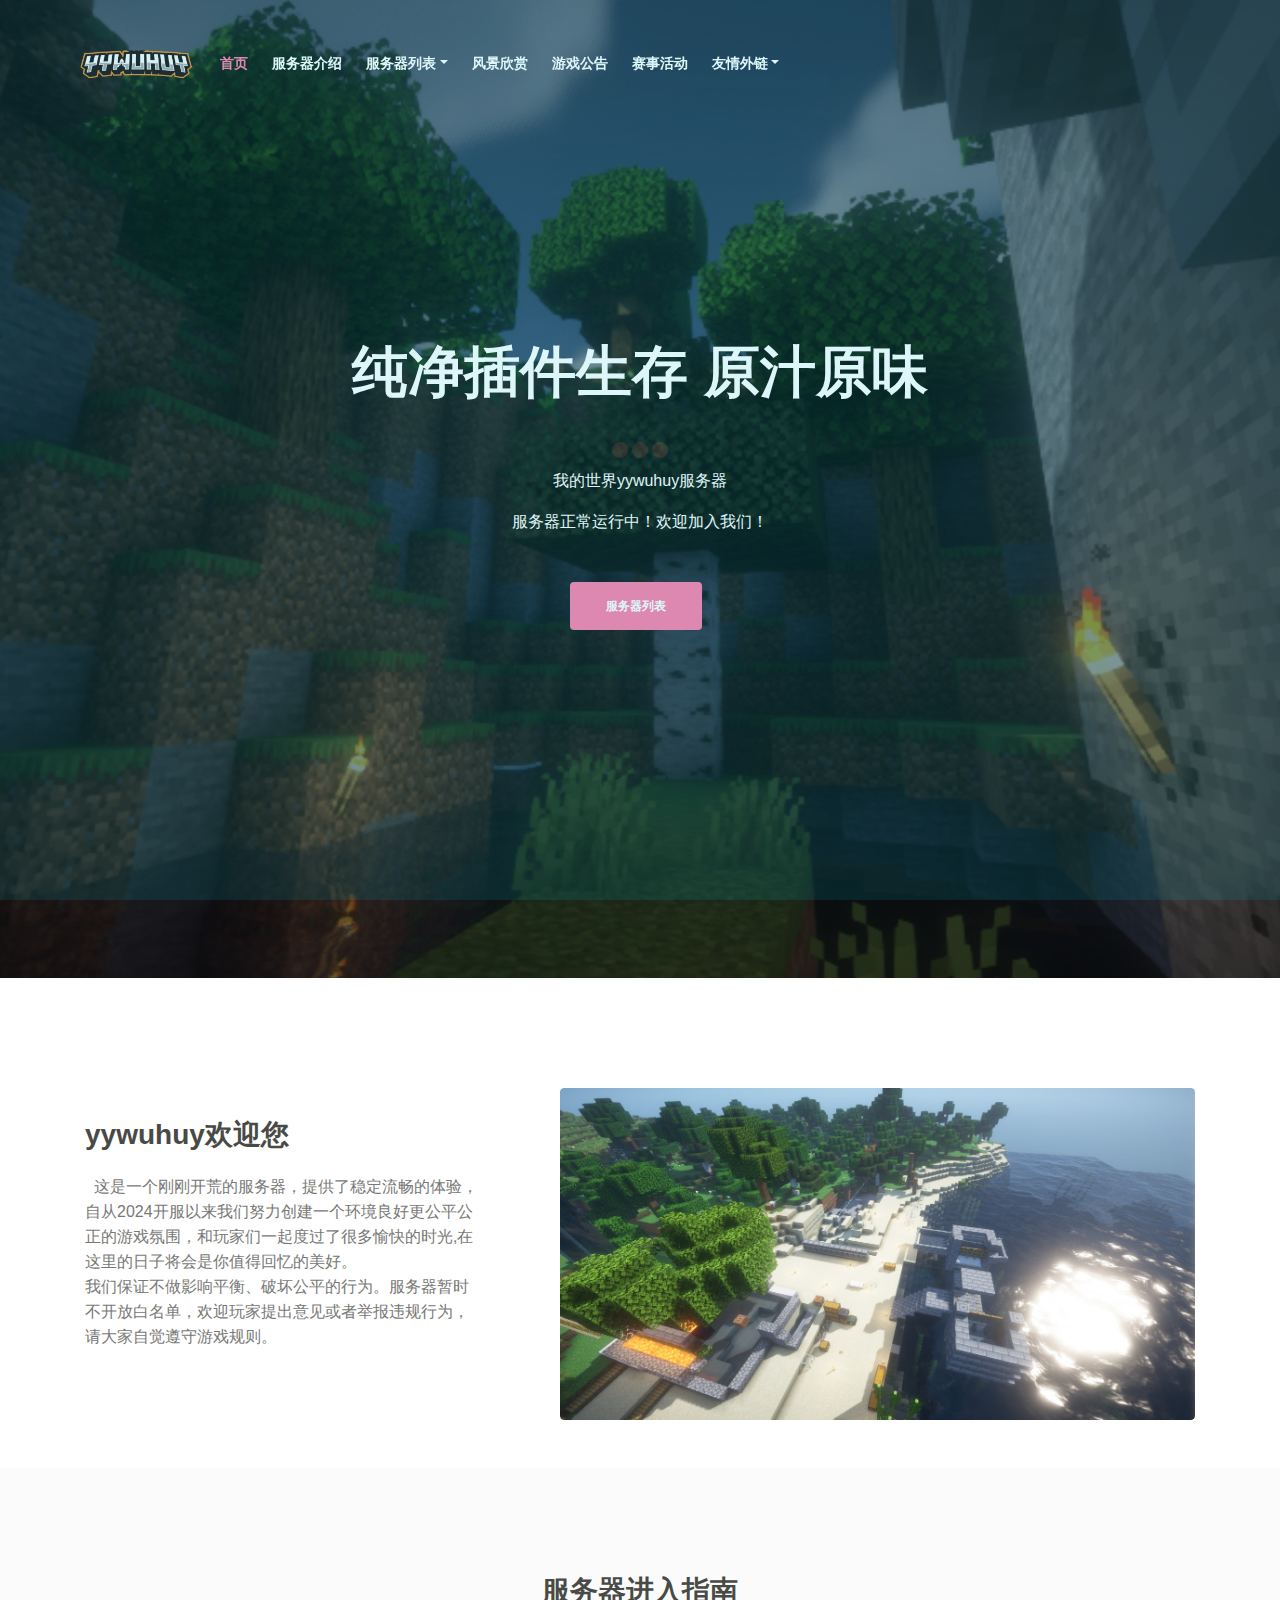
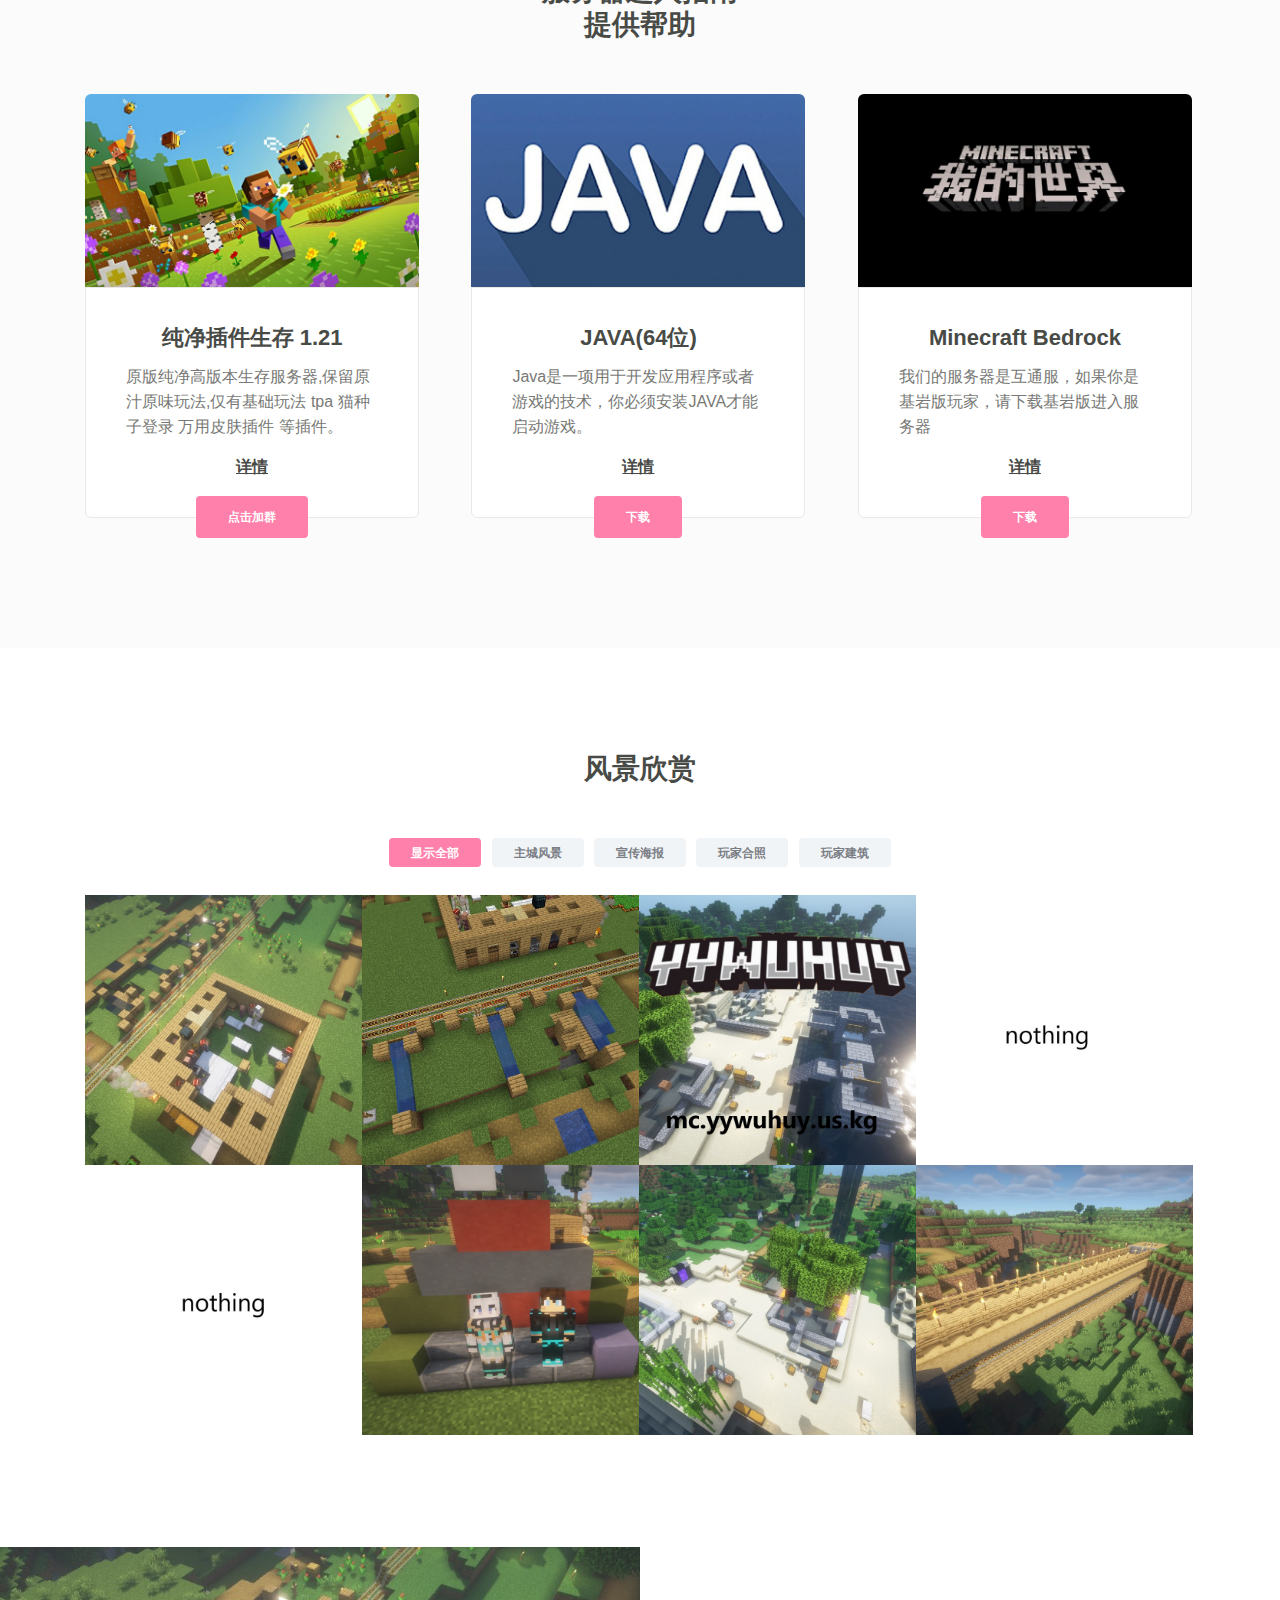
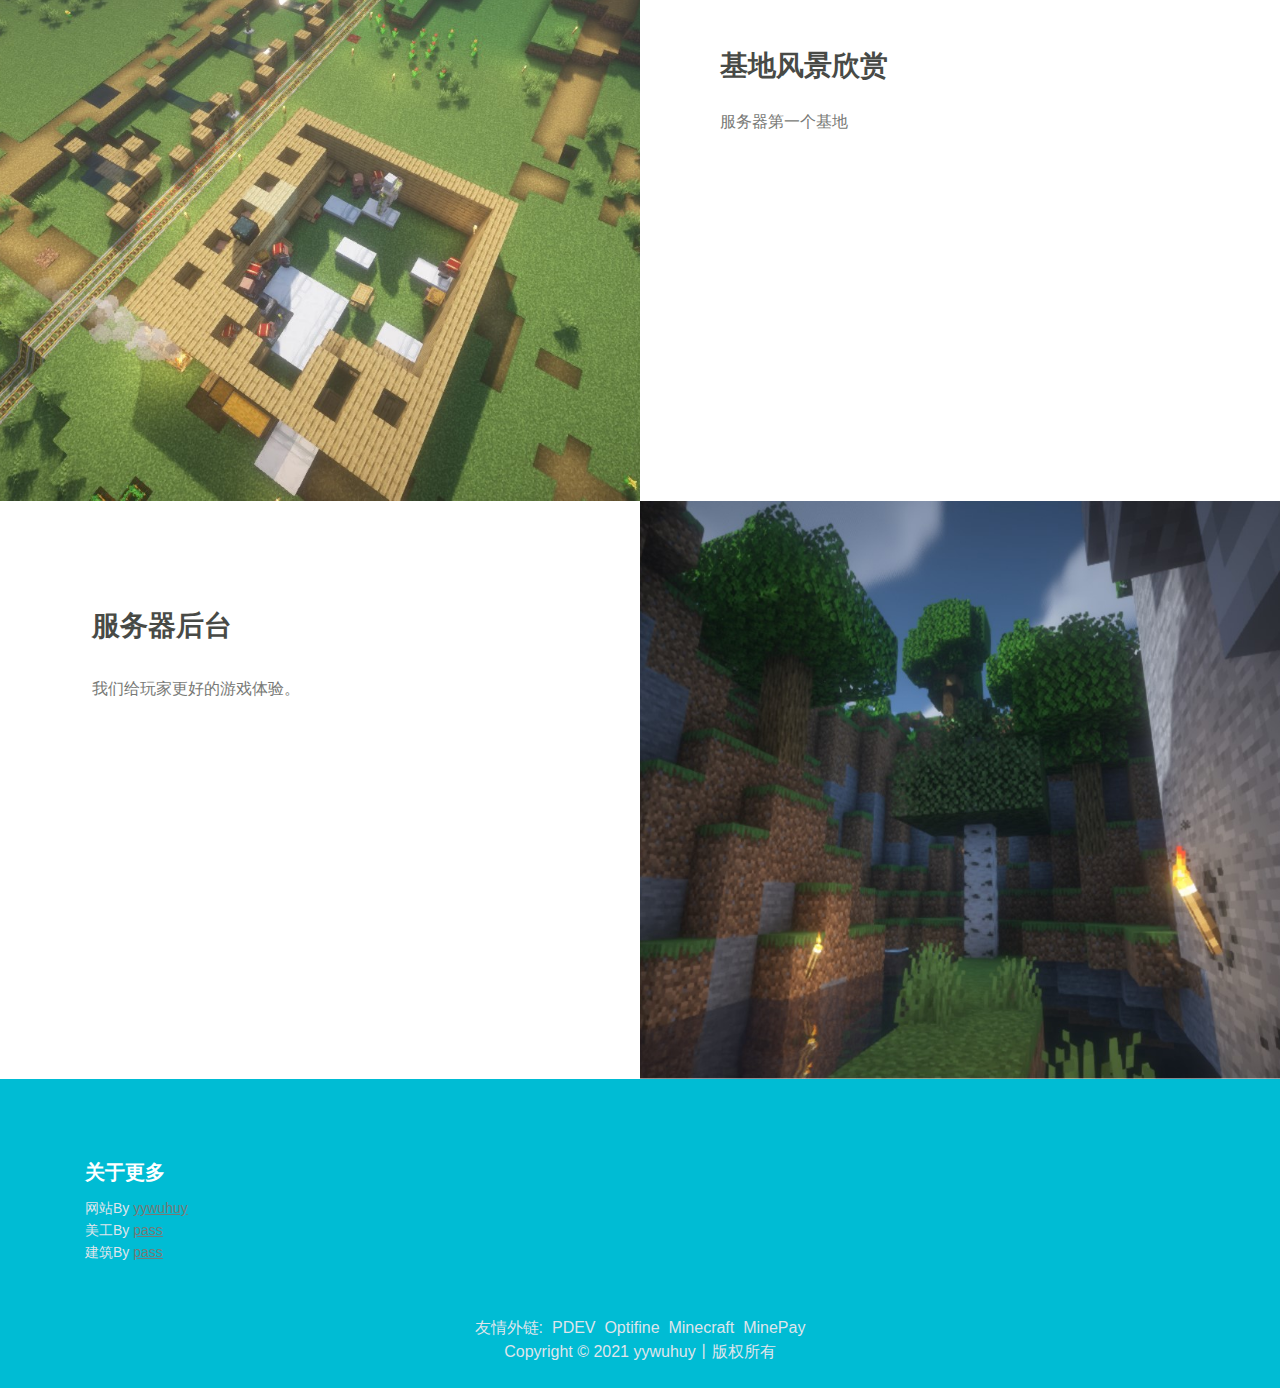
==== commit 9c04d44d: "添加了QQ群号，修复了友情外接的显示问题，把封禁列表改为了赛事活动。" ====
--- a/index.html
+++ b/index.html
@@ -65,7 +65,7 @@
                     <a class="nav-link page-scroll" href="news.html">游戏公告</a>
                 </li>
                 <li class="nav-item">
-                    <a class="nav-link page-scroll" onclick="window.open('https://view.officeapps.live.com/op/view.aspx?src=www.ranmc.cn/banlist.xlsx')">封禁列表</a>
+                    <a class="nav-link page-scroll" onclick="window.open('events.html')">赛事活动</a>
                </li>
                <li class="nav-item dropdown">
                     <a class="nav-link dropdown-toggle page-scroll" id="navbarDropdown" role="button" aria-haspopup="true" aria-expanded="false">友情外链</a>
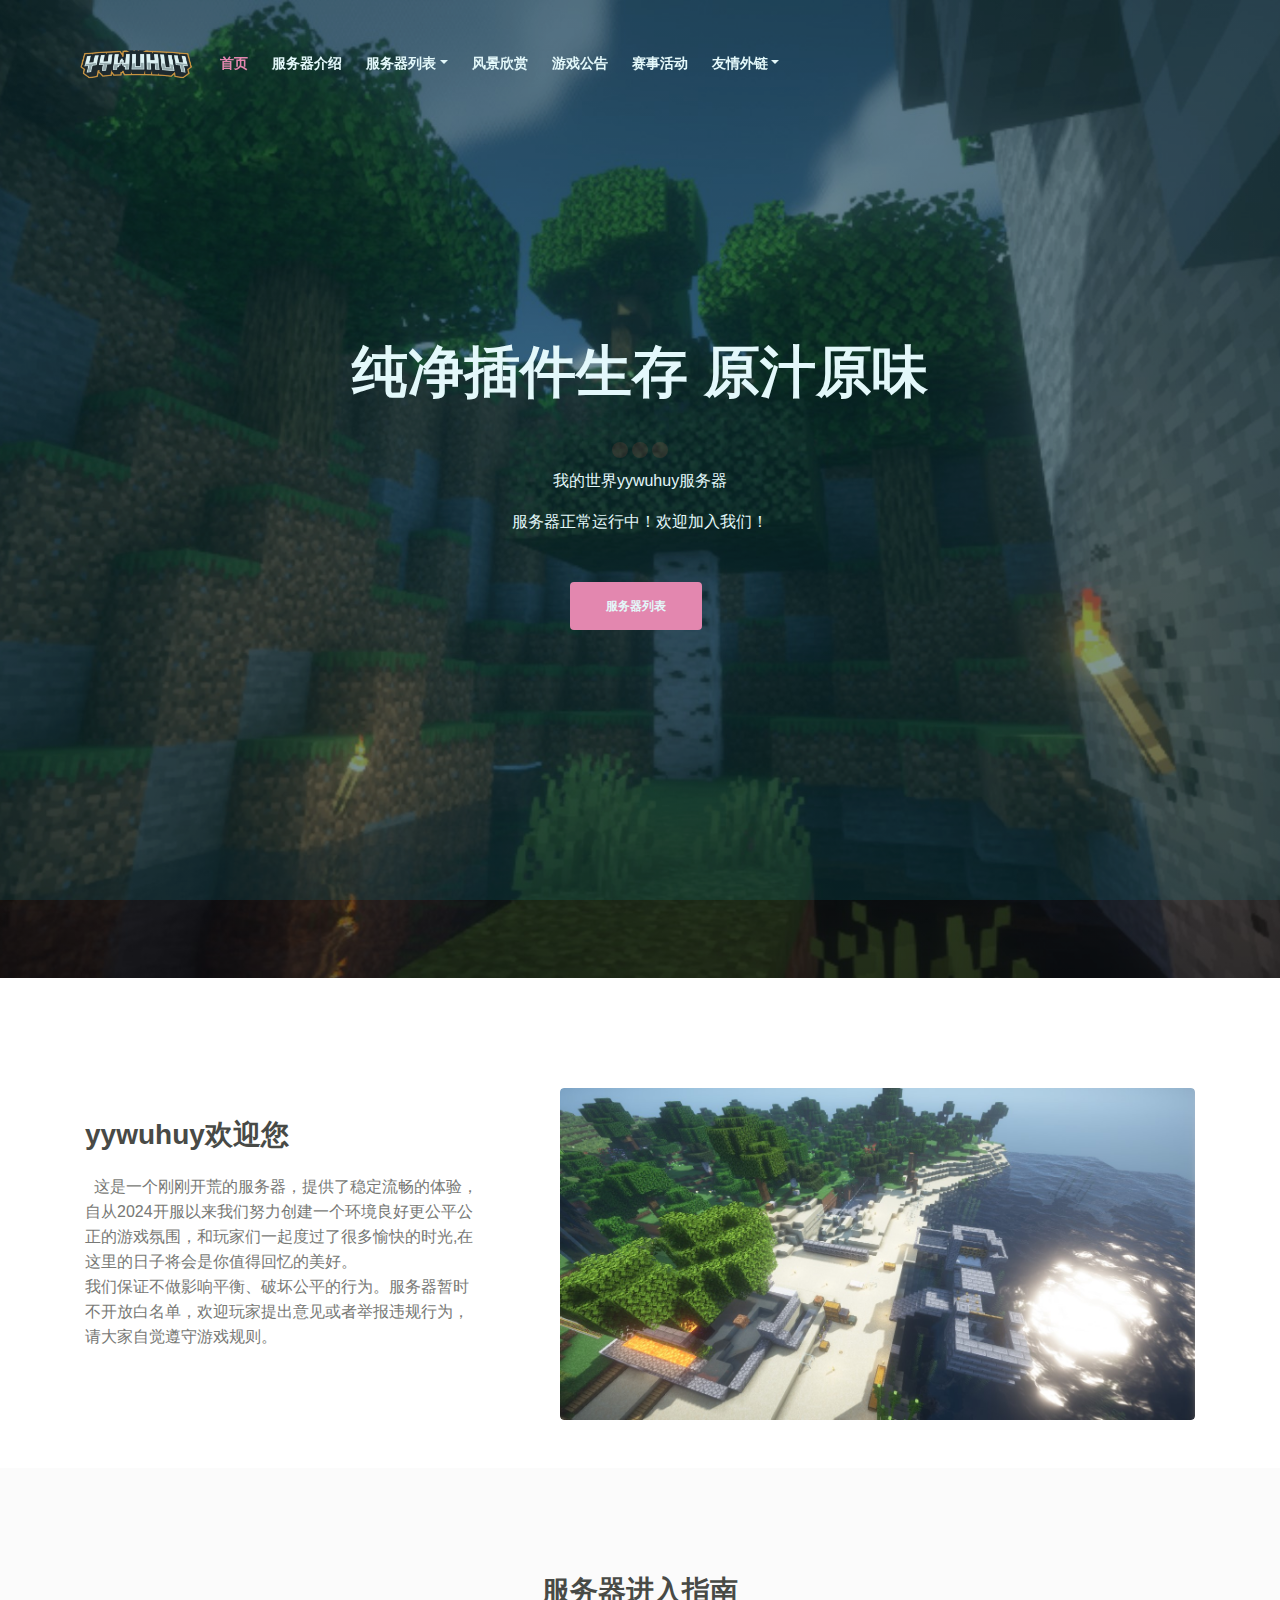
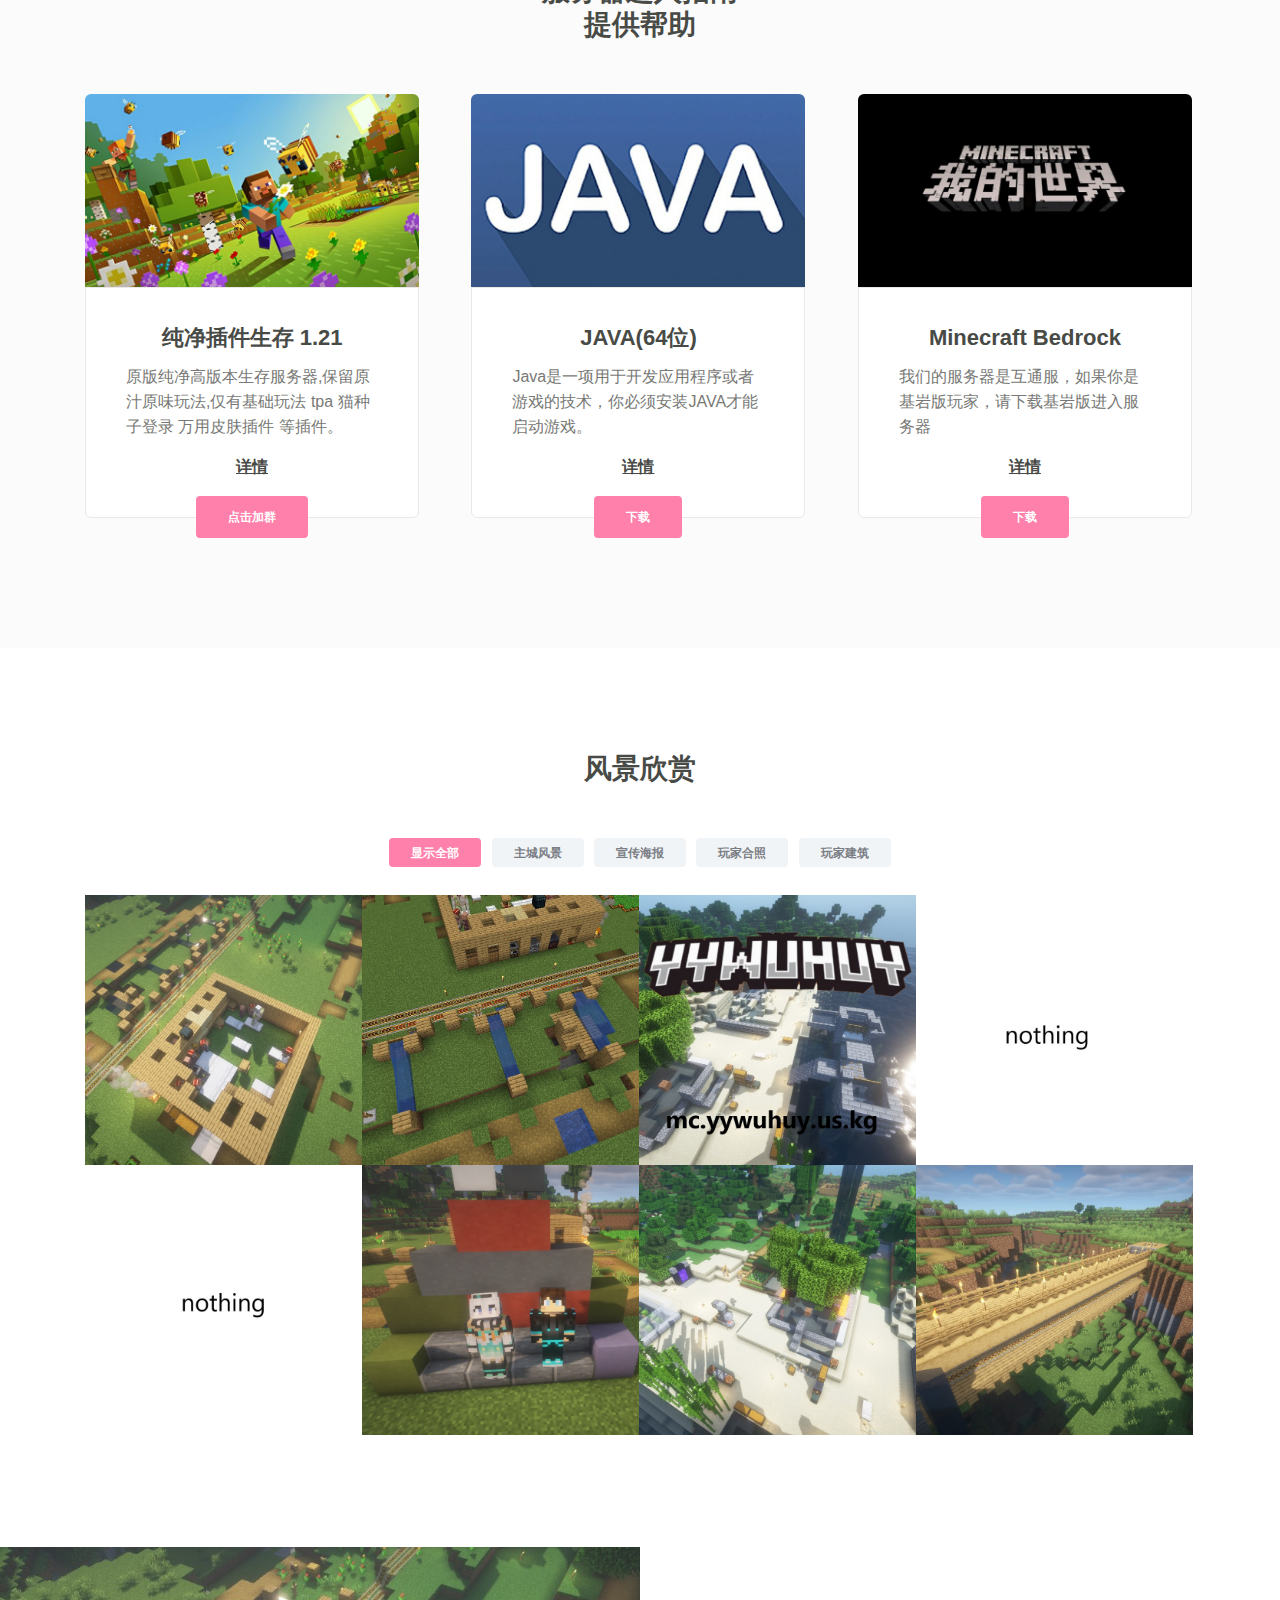
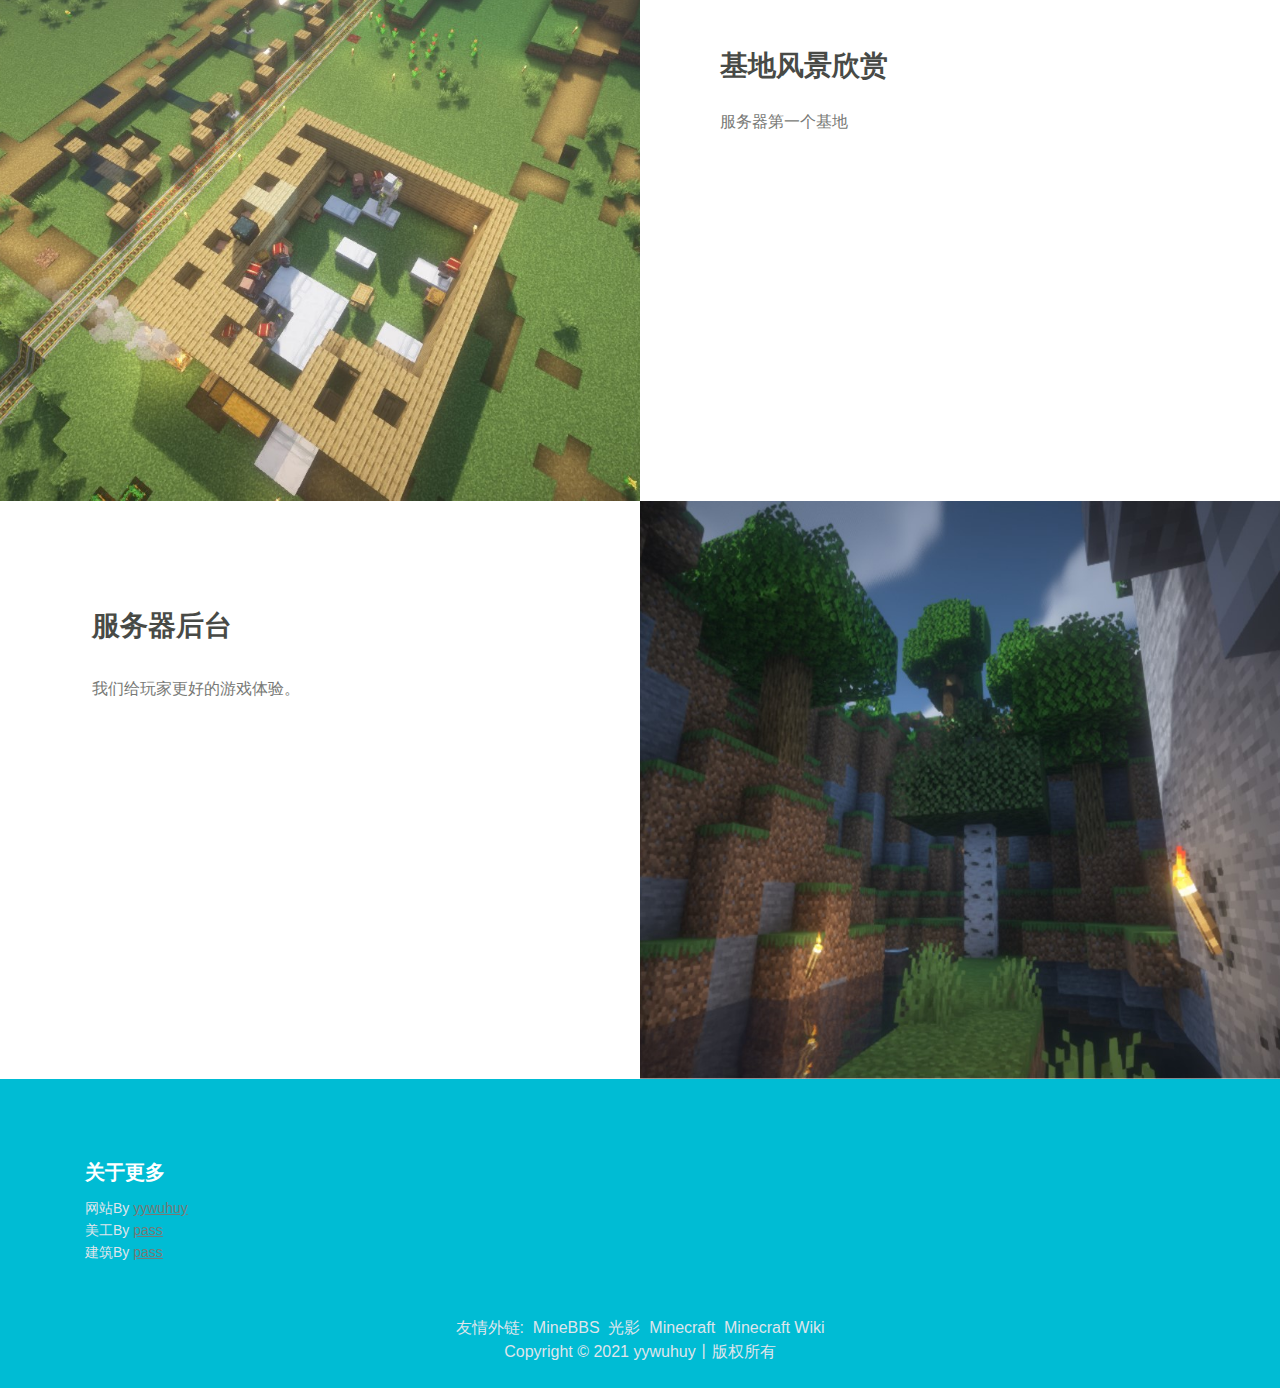
==== commit 21645150: "建筑比赛活动" ====
--- a/index.html
+++ b/index.html
@@ -439,7 +439,7 @@
         <div class="container">
             <div class="row">
                 <div class="col-lg-12">
-                    <p style="color:#dfe5ec;margin-bottom:0rem"> 友情外链:&nbsp;&nbsp;<a target="_blank" href="javascript:;">PDEV</a>&nbsp;&nbsp;<a target="_blank" href="javascript:;">Optifine</a>&nbsp;&nbsp;<a target="_blank" href="javascript:;">Minecraft</a>&nbsp;&nbsp;<a target="_blank" href="javascript:;">MinePay</a></p>
+                    <p style="color:#dfe5ec;margin-bottom:0rem"> 友情外链:&nbsp;&nbsp;<a target="_blank" href="https://www.minebbs.com">MineBBS</a>&nbsp;&nbsp;<a target="_blank" href="https://mcneo.cn">光影</a>&nbsp;&nbsp;<a target="_blank" href="https://www.minecraft.net">Minecraft</a>&nbsp;&nbsp;<a target="_blank" href="https://zh.minecraft.wiki">Minecraft Wiki</a></p>
                     <p class="p-small">Copyright &copy; 2021 <a target="_blank" href="">yywuhuy</a>丨版权所有</p>
                 </div> <!-- end of col -->
             </div> <!-- enf of row -->
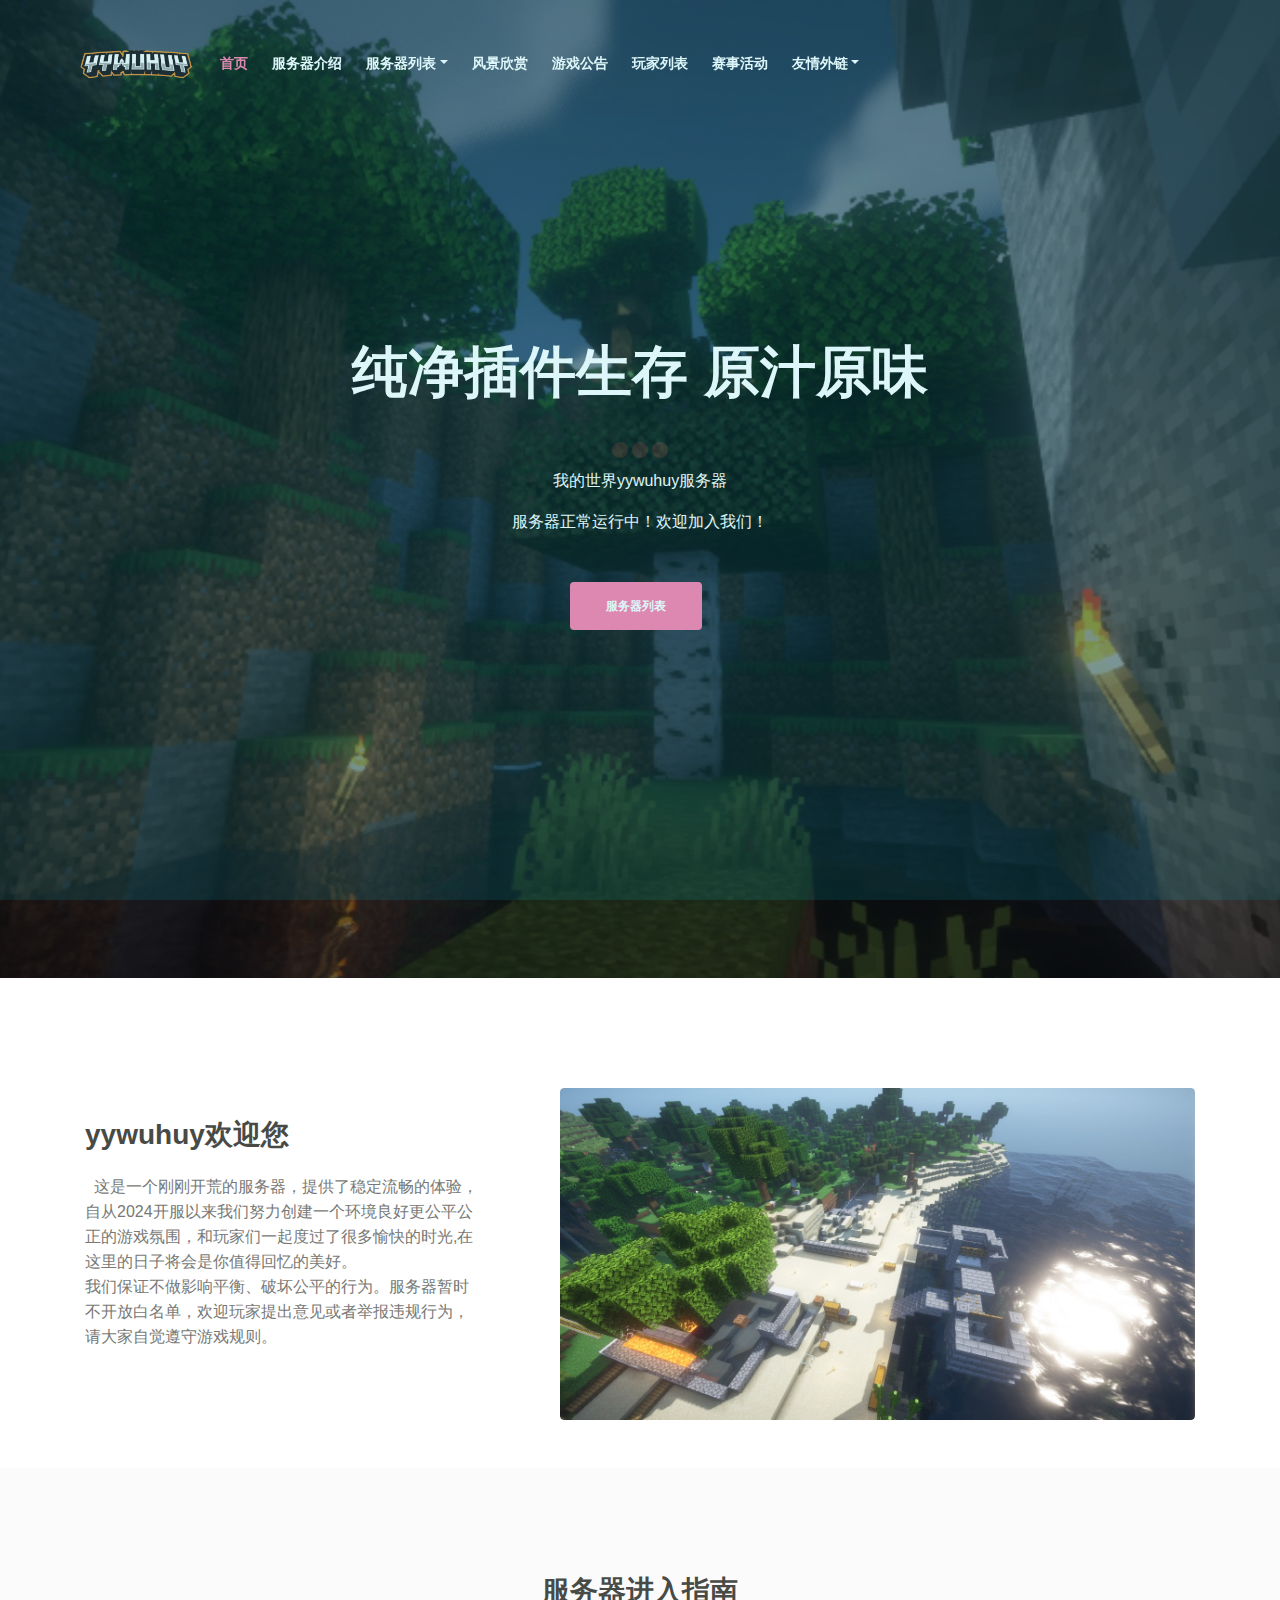
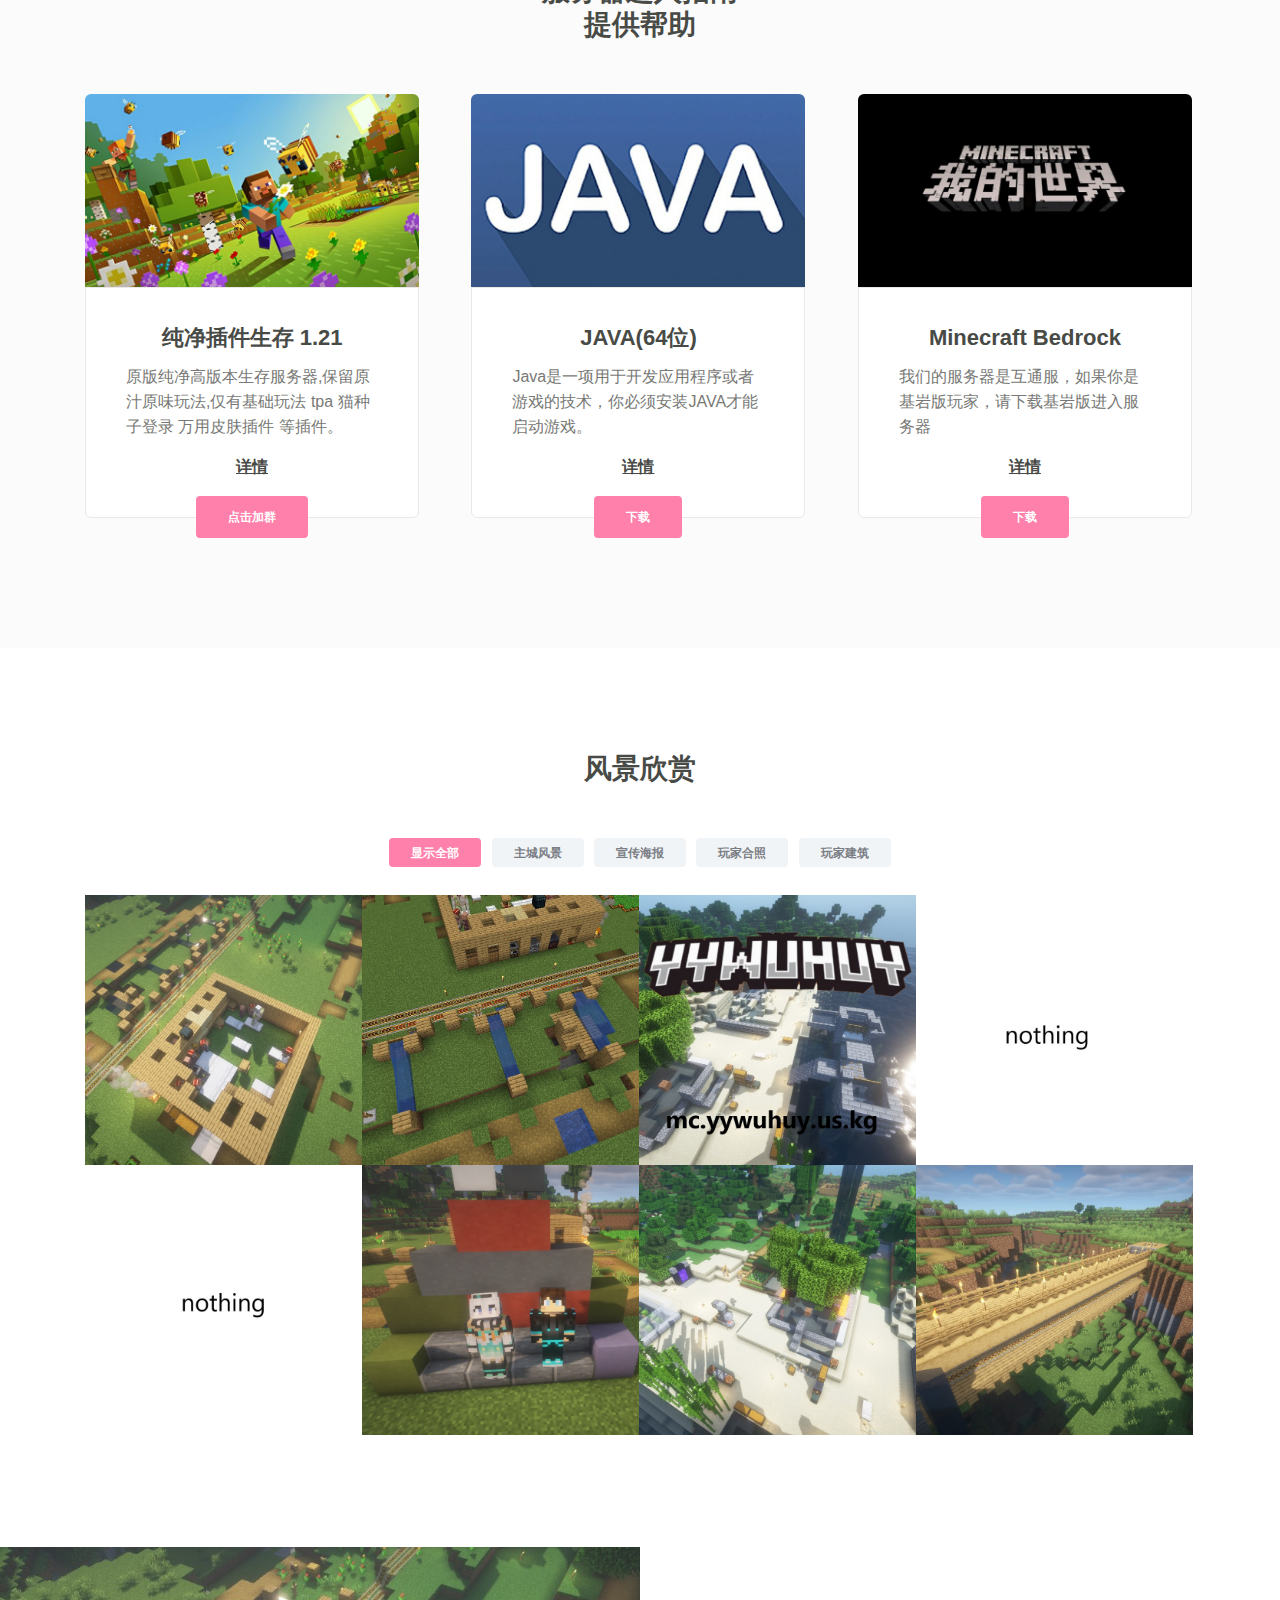
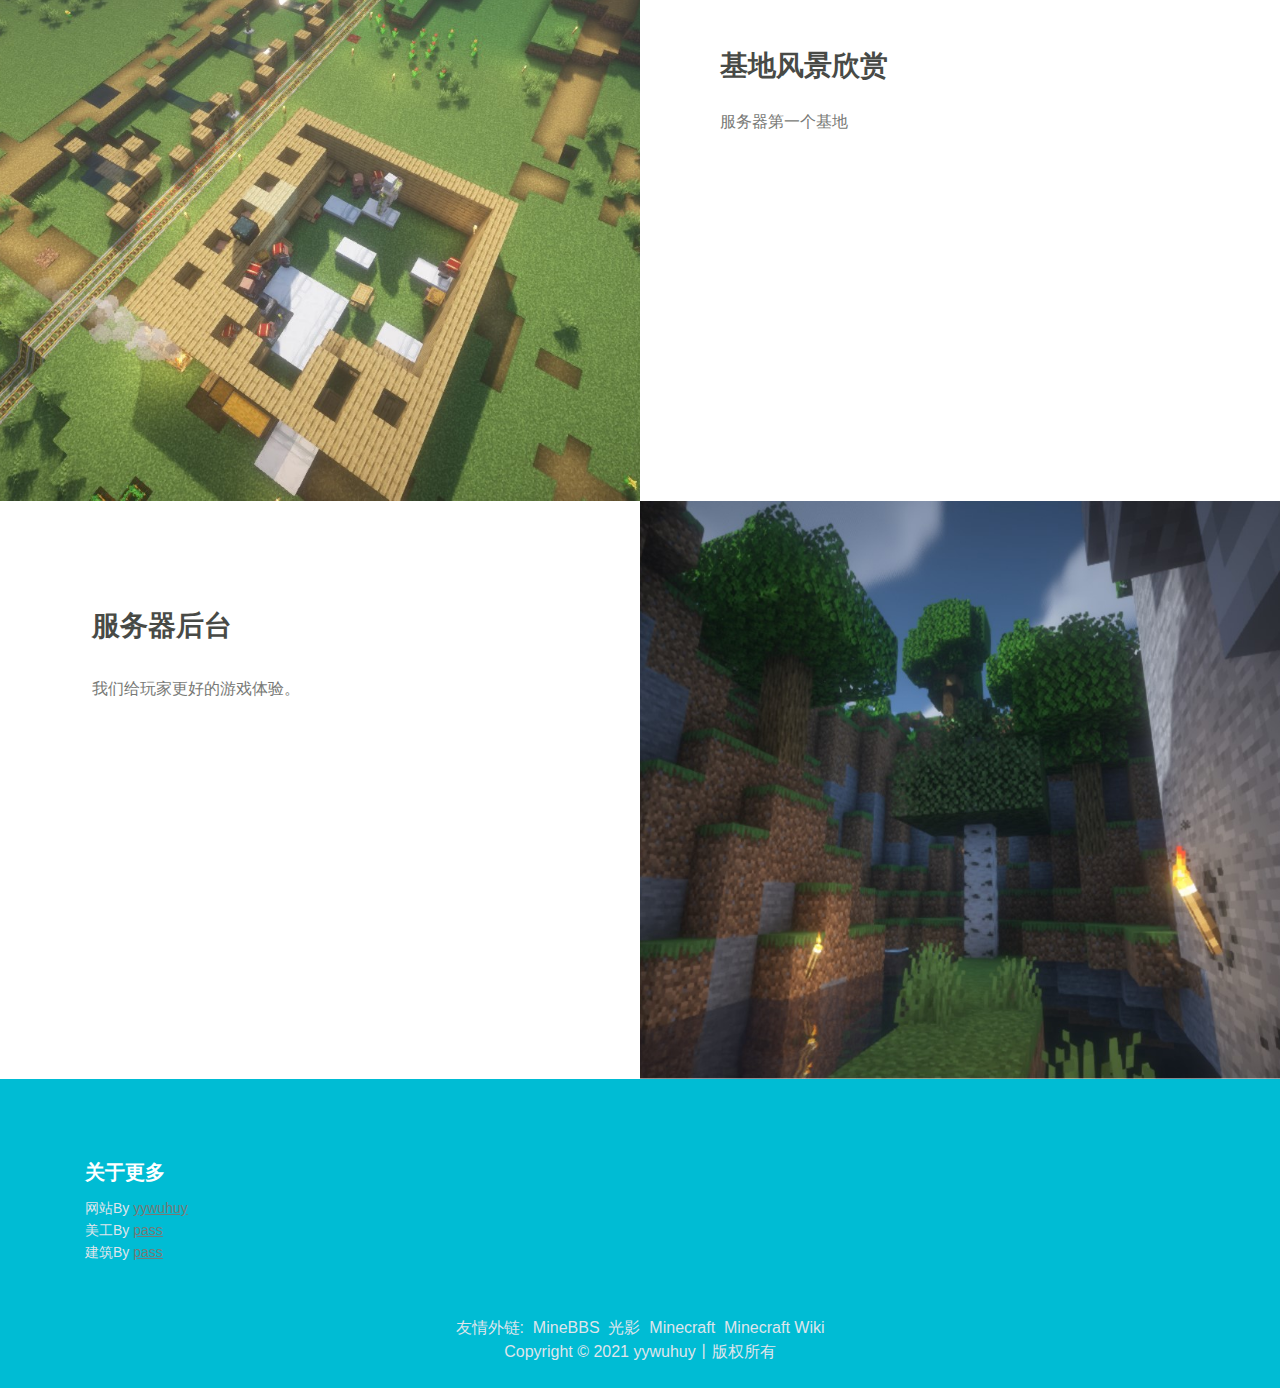
==== commit 9a3a4a89: "添加和修复了某些东西" ====
--- a/index.html
+++ b/index.html
@@ -63,6 +63,9 @@
                 </li>
                 <li class="nav-item">
                     <a class="nav-link page-scroll" href="news.html">游戏公告</a>
+                </li>
+                <li class="nav-item">
+                    <a class="nav-link page-scroll" href="player.html">玩家列表</a>
                 </li>
                 <li class="nav-item">
                     <a class="nav-link page-scroll" onclick="window.open('events.html')">赛事活动</a>
